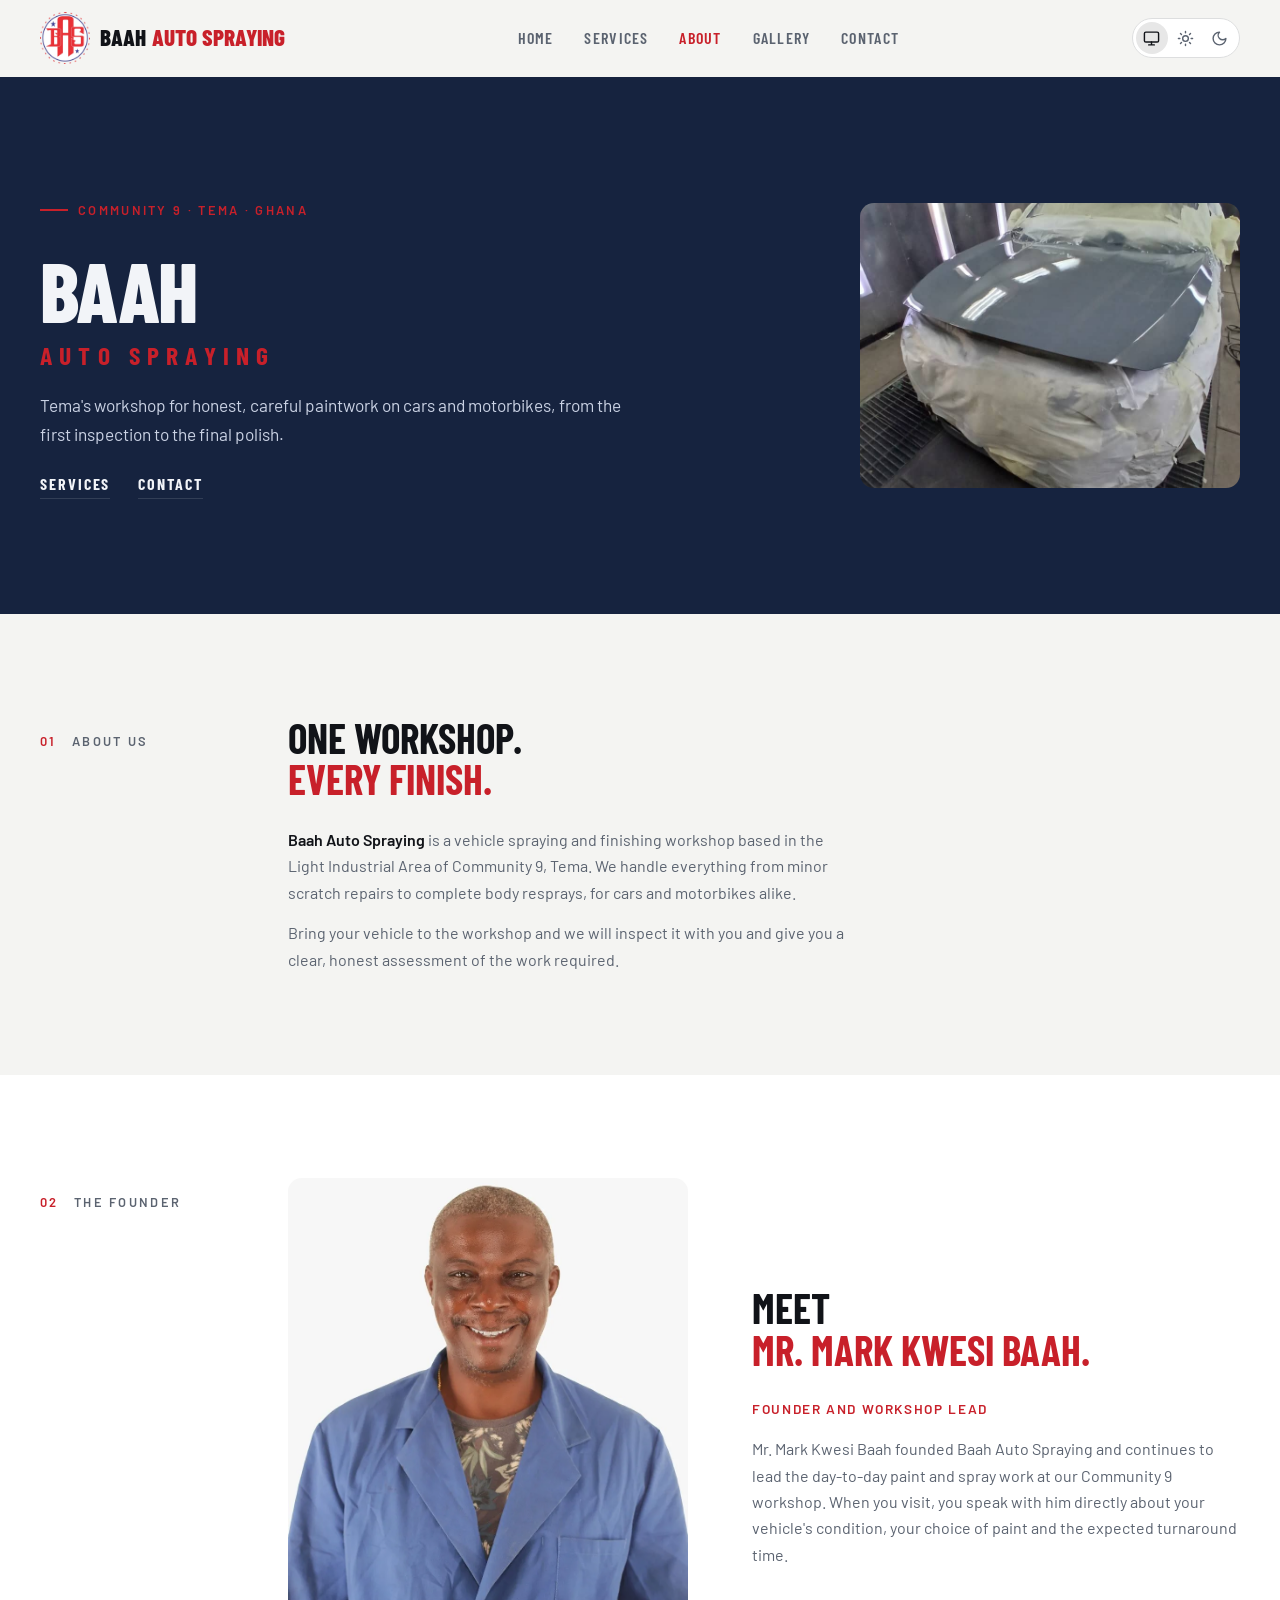
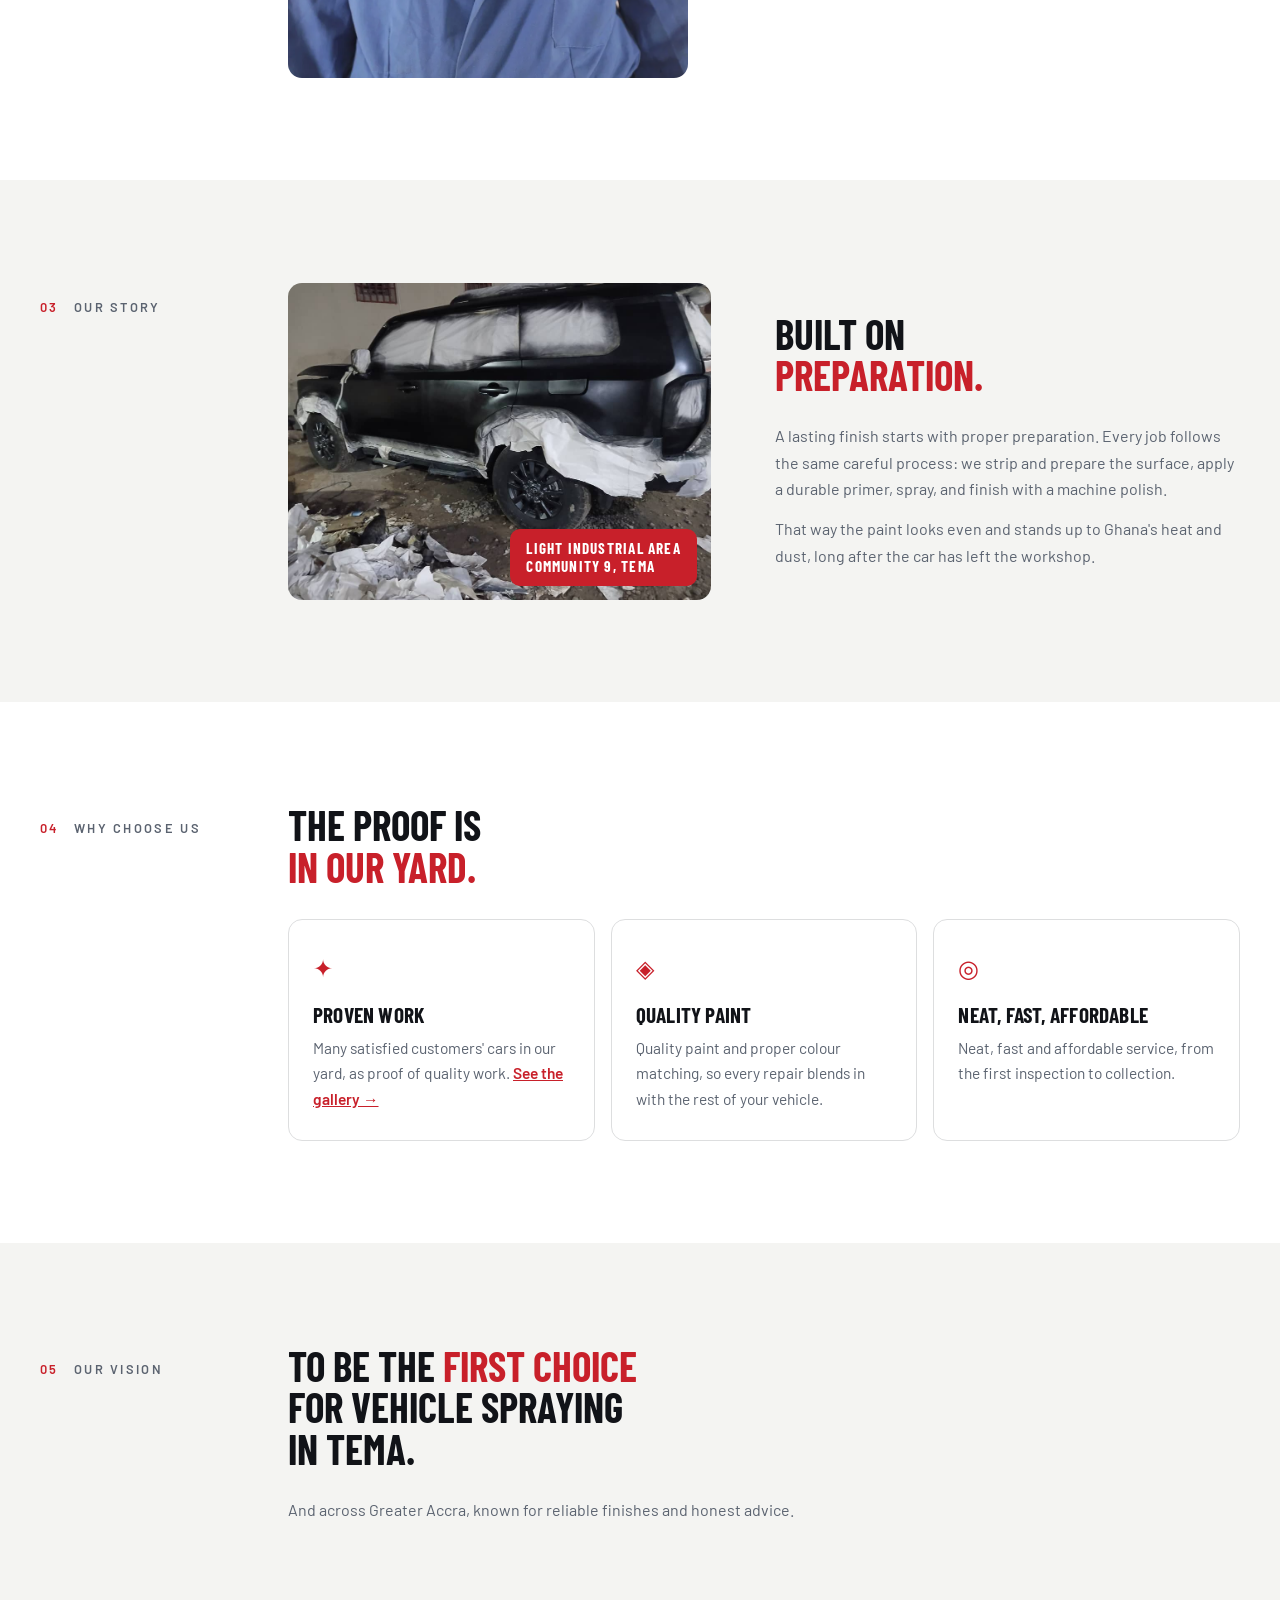
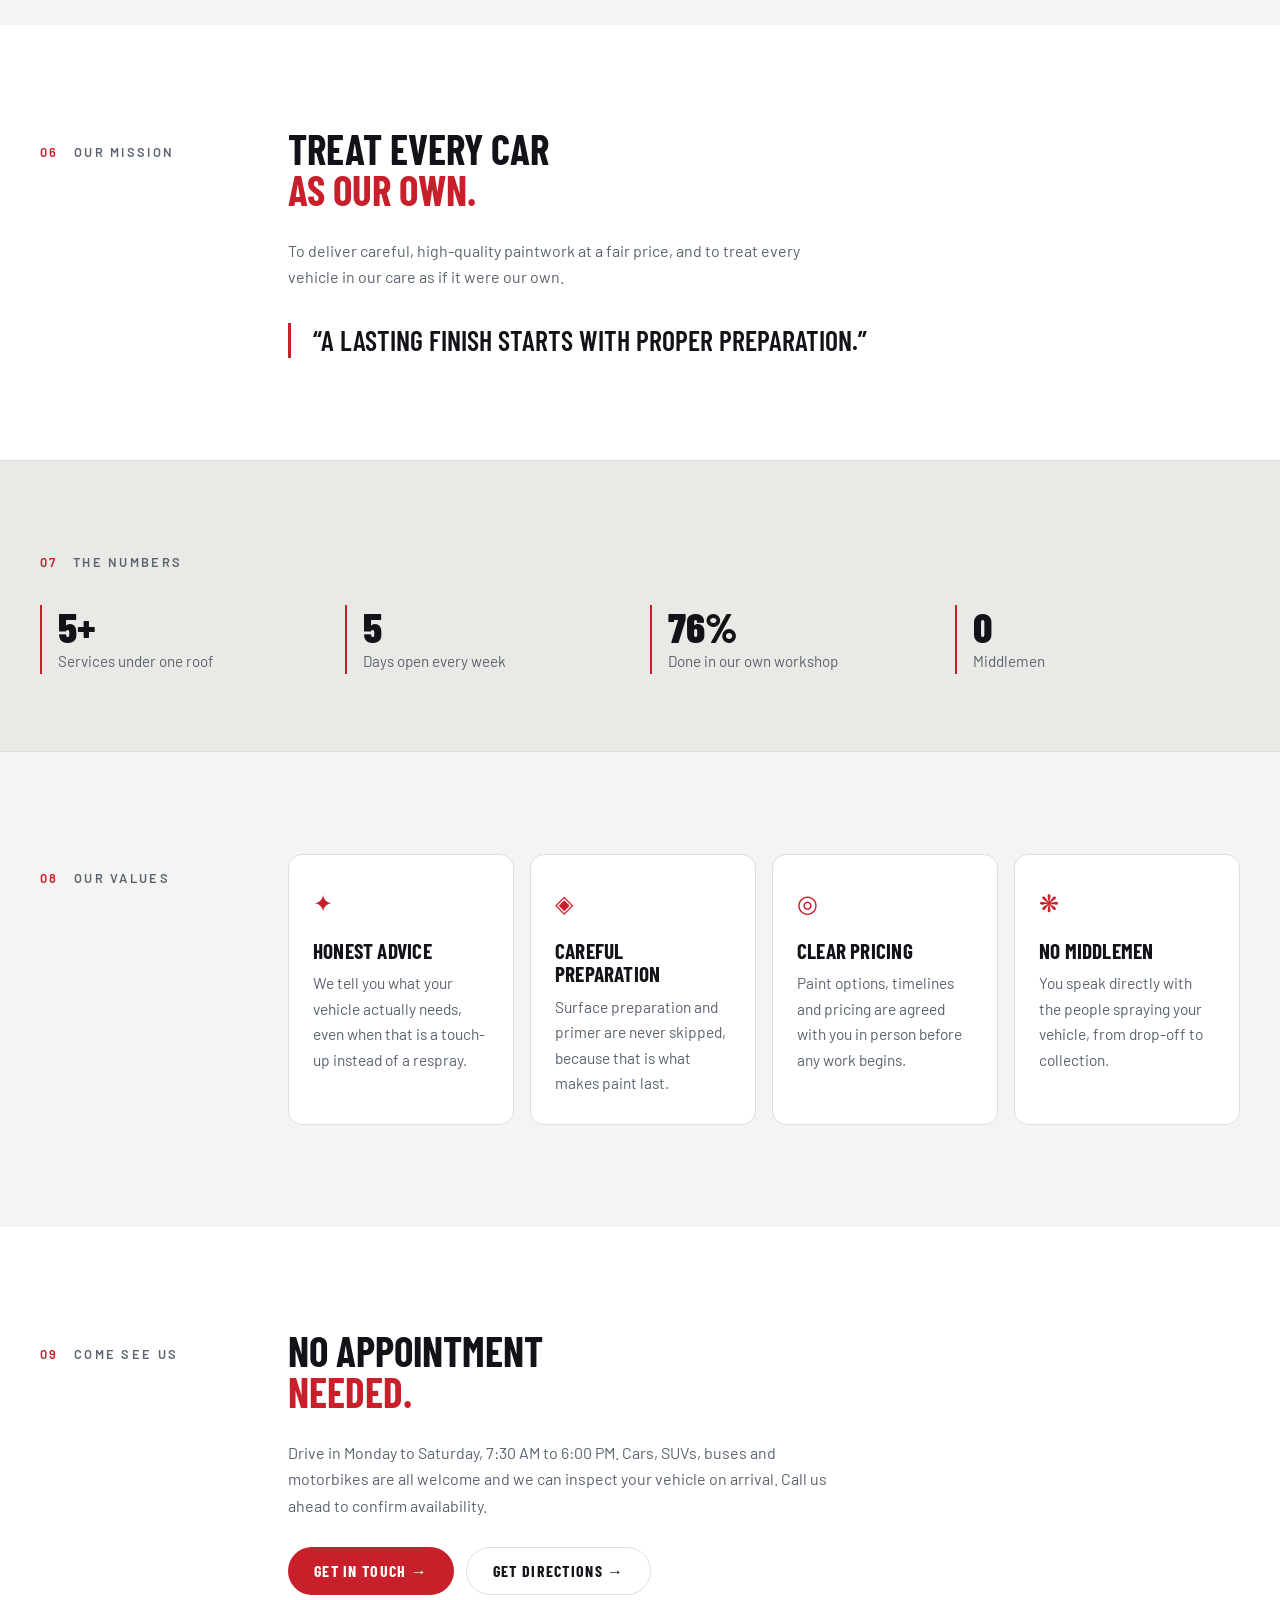
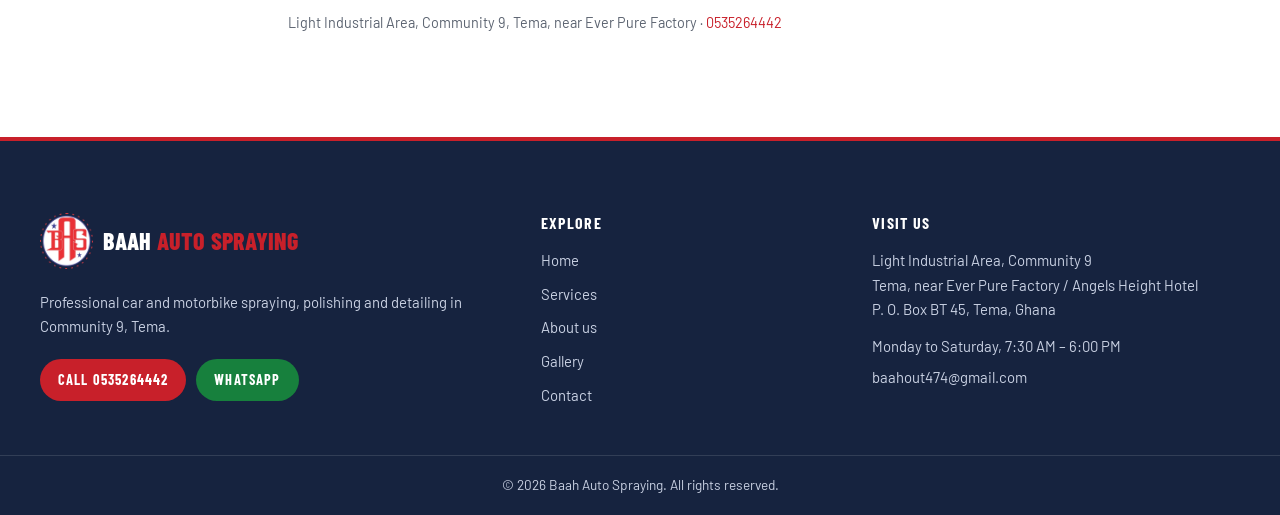
==== about.html @ a0d3f699 "fixes" ====
<!DOCTYPE html>
<html lang="en">
<head>
  <meta charset="UTF-8">
  <meta name="viewport" content="width=device-width, initial-scale=1, viewport-fit=cover">
  <title>About Us | Baah Auto Spraying, Tema</title>
  <meta name="description" content="The story, vision and values behind Baah Auto Spraying, a vehicle spraying and finishing workshop in Community 9, Tema.">

  <!-- Fonts -->
  <link rel="preload" href="assets/fonts/barlow-400-latin.woff2" as="font" type="font/woff2" crossorigin>
  <link rel="preload" href="assets/fonts/barlow-condensed-700-latin.woff2" as="font" type="font/woff2" crossorigin>
  <link rel="stylesheet" href="assets/css/fonts.css">

  <!-- Styles -->
  <link rel="stylesheet" href="assets/css/main.css">
  <link rel="icon" type="image/png" sizes="64x64" href="assets/images/favicon.png">
  <link rel="apple-touch-icon" href="assets/images/apple-touch-icon.png">
  <script src="assets/js/theme.js"></script>
</head>
<body>

  <!-- ===== Header ===== -->
  <header>
    <div class="wrap bar">
      <a class="brand" href="index.html" aria-label="Baah Auto Spraying, home"><img src="assets/images/logo.webp" width="244" height="256" alt=""><span>Baah <b>Auto Spraying</b></span></a>
      <nav id="nav">
        <a href="index.html">Home</a>
        <a href="services.html">Services</a>
        <a href="about.html" aria-current="page">About</a>
        <a href="gallery.html">Gallery</a>
        <a href="contact.html">Contact</a>
      </nav>
      <div class="tools">
        <div class="theme-switch" id="themeToggle" role="radiogroup" aria-label="Colour theme">
          <button type="button" role="radio" data-mode="system" aria-label="System theme" title="System">
            <svg viewBox="0 0 24 24" aria-hidden="true"><rect x="2" y="3" width="20" height="14" rx="2"/><path d="M8 21h8M12 17v4"/></svg>
          </button>
          <button type="button" role="radio" data-mode="light" aria-label="Light theme" title="Light">
            <svg viewBox="0 0 24 24" aria-hidden="true"><circle cx="12" cy="12" r="4"/><path d="M12 2v2M12 20v2M4.93 4.93l1.41 1.41M17.66 17.66l1.41 1.41M2 12h2M20 12h2M6.34 17.66l-1.41 1.41M19.07 4.93l-1.41 1.41"/></svg>
          </button>
          <button type="button" role="radio" data-mode="dark" aria-label="Dark theme" title="Dark">
            <svg viewBox="0 0 24 24" aria-hidden="true"><path d="M12 3a6 6 0 0 0 9 9 9 9 0 1 1-9-9Z"/></svg>
          </button>
        </div>
        <button class="ghost menu" id="menuBtn" aria-label="Open menu">Menu</button>
      </div>
    </div>
  </header>

  <main>

    <!-- ===== Hero ===== -->
    <div class="about-hero dark">
      <div class="wrap">
        <div class="reveal">
          <p class="eyebrow">Community 9 · Tema · Ghana</p>
          <p class="wordmark">Baah</p>
          <p class="wordmark-sub">Auto Spraying</p>
          <p class="lead">Tema's workshop for honest, careful paintwork on cars and motorbikes, from the first inspection to the final polish.</p>
          <div class="hero-links">
            <a href="services.html">Services</a>
            <a href="contact.html">Contact</a>
          </div>
        </div>
        <img class="reveal" src="assets/gallery/photo-02.jpg" width="810" height="1080" alt="Car in the Baah Auto Spraying spray booth with a fresh black bonnet and the body masked">
      </div>
    </div>

    <!-- ===== 01 About us ===== -->
    <section id="about">
      <div class="wrap chapter">
        <p class="chapter-no reveal"><b>01</b> About us</p>
        <div class="reveal">
          <h2 class="big">One workshop.<br><span>Every finish.</span></h2>
          <div class="prose">
            <p><strong>Baah Auto Spraying</strong> is a vehicle spraying and finishing workshop based in the Light Industrial Area of Community 9, Tema. We handle everything from minor scratch repairs to complete body resprays, for cars and motorbikes alike.</p>
            <p>Bring your vehicle to the workshop and we will inspect it with you and give you a clear, honest assessment of the work required.</p>
          </div>
        </div>
      </div>
    </section>

    <!-- ===== 02 Founder ===== -->
    <section id="founder" class="tint">
      <div class="wrap chapter">
        <p class="chapter-no reveal"><b>02</b> The founder</p>
        <div class="founder">
          <img class="founder-photo reveal" src="assets/images/mr-baah.webp" width="915" height="1280" alt="Mr. Mark Kwesi Baah, founder and workshop lead of Baah Auto Spraying" loading="lazy">
          <div class="who reveal">
            <h2 class="big">Meet<br><span>Mr. Mark Kwesi Baah.</span></h2>
            <p class="role">Founder and Workshop Lead</p>
            <p>Mr. Mark Kwesi Baah founded Baah Auto Spraying and continues to lead the day-to-day paint and spray work at our Community 9 workshop. When you visit, you speak with him directly about your vehicle's condition, your choice of paint and the expected turnaround time.</p>
          </div>
        </div>
      </div>
    </section>

    <!-- ===== 03 Our story ===== -->
    <section>
      <div class="wrap chapter">
        <p class="chapter-no reveal"><b>03</b> Our story</p>
        <div class="chapter-split">
          <figure class="reveal">
            <img src="assets/gallery/photo-01.jpg" width="768" height="1024" alt="Cars waiting at the Baah Auto Spraying workshop, Tema" loading="lazy">
            <figcaption>Light Industrial Area<br>Community 9, Tema</figcaption>
          </figure>
          <div class="reveal">
            <h2 class="big">Built on<br><span>preparation.</span></h2>
            <div class="prose">
              <p>A lasting finish starts with proper preparation. Every job follows the same careful process: we strip and prepare the surface, apply a durable primer, spray, and finish with a machine polish.</p>
              <p>That way the paint looks even and stands up to Ghana's heat and dust, long after the car has left the workshop.</p>
            </div>
          </div>
        </div>
      </div>
    </section>

    <!-- ===== 04 Why choose us ===== -->
    <section class="tint">
      <div class="wrap chapter">
        <p class="chapter-no reveal"><b>04</b> Why choose us</p>
        <div>
          <h2 class="big reveal">The proof is<br><span>in our yard.</span></h2>
          <div class="values values-3">
            <div class="reveal"><i>✦</i><h3>Proven work</h3><p>Many satisfied customers' cars in our yard, as proof of quality work. <a href="gallery.html">See the gallery →</a></p></div>
            <div class="reveal"><i>◈</i><h3>Quality paint</h3><p>Quality paint and proper colour matching, so every repair blends in with the rest of your vehicle.</p></div>
            <div class="reveal"><i>◎</i><h3>Neat, fast, affordable</h3><p>Neat, fast and affordable service, from the first inspection to collection.</p></div>
          </div>
        </div>
      </div>
    </section>

    <!-- ===== 05 Vision ===== -->
    <section>
      <div class="wrap chapter">
        <p class="chapter-no reveal"><b>05</b> Our vision</p>
        <div class="reveal">
          <h2 class="big">To be the <span>first choice</span><br>for vehicle spraying<br>in Tema.</h2>
          <p class="prose">And across Greater Accra, known for reliable finishes and honest advice.</p>
        </div>
      </div>
    </section>

    <!-- ===== 06 Mission ===== -->
    <section class="tint">
      <div class="wrap chapter">
        <p class="chapter-no reveal"><b>06</b> Our mission</p>
        <div class="reveal">
          <h2 class="big">Treat every car<br><span>as our own.</span></h2>
          <p class="prose">To deliver careful, high-quality paintwork at a fair price, and to treat every vehicle in our care as if it were our own.</p>
          <blockquote>“A lasting finish starts with proper preparation.”</blockquote>
        </div>
      </div>
    </section>

    <!-- ===== 07 Numbers ===== -->
    <div class="stats">
      <div class="wrap">
        <p class="chapter-no"><b>07</b> The numbers</p>
        <div><b data-count="7" data-suffix="+">7+</b><span>Services under one roof</span></div>
        <div><b data-count="6">6</b><span>Days open every week</span></div>
        <div><b data-count="100" data-suffix="%">100%</b><span>Done in our own workshop</span></div>
        <div><b data-count="0">0</b><span>Middlemen</span></div>
      </div>
    </div>

    <!-- ===== 08 Values ===== -->
    <section>
      <div class="wrap chapter">
        <p class="chapter-no reveal"><b>08</b> Our values</p>
        <div class="values">
          <div class="reveal"><i>✦</i><h3>Honest advice</h3><p>We tell you what your vehicle actually needs, even when that is a touch-up instead of a respray.</p></div>
          <div class="reveal"><i>◈</i><h3>Careful preparation</h3><p>Surface preparation and primer are never skipped, because that is what makes paint last.</p></div>
          <div class="reveal"><i>◎</i><h3>Clear pricing</h3><p>Paint options, timelines and pricing are agreed with you in person before any work begins.</p></div>
          <div class="reveal"><i>❋</i><h3>No middlemen</h3><p>You speak directly with the people spraying your vehicle, from drop-off to collection.</p></div>
        </div>
      </div>
    </section>

    <!-- ===== 09 Visit ===== -->
    <section class="tint">
      <div class="wrap chapter">
        <p class="chapter-no reveal"><b>09</b> Come see us</p>
        <div class="reveal">
          <h2 class="big">No appointment<br><span>needed.</span></h2>
          <p class="prose">Drive in Monday to Saturday, 7:30 AM to 6:00 PM. Cars, SUVs, buses and motorbikes are all welcome and we can inspect your vehicle on arrival. Call us ahead to confirm availability.</p>
          <div class="row spaced-top">
            <a class="btn" href="contact.html">Get in touch →</a>
            <a class="btn line" href="https://www.google.com/maps/search/?api=1&amp;query=Light+Industrial+Area+Community+9+Tema+Ghana" target="_blank" rel="noopener">Get directions →</a>
          </div>
          <p class="note">Light Industrial Area, Community 9, Tema, near Ever Pure Factory · <a href="tel:+233535264442">0535264442</a></p>
        </div>
      </div>
    </section>
  </main>

  <!-- ===== Footer ===== -->
  <footer class="site-footer">
    <div class="wrap footer-grid">
      <div class="footer-brand">
        <a class="footer-logo" href="index.html"><img src="assets/images/logo.webp" width="244" height="256" alt="" loading="lazy"><span>Baah <b>Auto Spraying</b></span></a>
        <p>Professional car and motorbike spraying, polishing and detailing in Community 9, Tema.</p>
        <div class="footer-cta">
          <a class="btn" href="tel:+233535264442">Call 0535264442</a>
          <a class="btn wa" href="https://wa.me/233535264442" target="_blank" rel="noopener">WhatsApp</a>
        </div>
      </div>

      <div class="footer-col">
        <h4>Explore</h4>
        <ul>
          <li><a href="index.html">Home</a></li>
          <li><a href="services.html">Services</a></li>
          <li><a href="about.html">About us</a></li>
          <li><a href="gallery.html">Gallery</a></li>
          <li><a href="contact.html">Contact</a></li>
        </ul>
      </div>

      <div class="footer-col">
        <h4>Visit us</h4>
        <address>
          Light Industrial Area, Community 9<br>
          Tema, near Ever Pure Factory / Angels Height Hotel<br>
          P. O. Box BT 45, Tema, Ghana
        </address>
        <p>Monday to Saturday, 7:30 AM – 6:00 PM</p>
        <p><a href="mailto:baahout474@gmail.com">baahout474@gmail.com</a></p>
      </div>
    </div>

    <div class="footer-bottom">
      <div class="wrap">
        <p>&copy; <span id="yr"></span> Baah Auto Spraying. All rights reserved.</p>
      </div>
    </div>
  </footer>

  <!-- Scripts -->
  <script src="assets/js/main.js"></script>
</body>
</html>
---- assets/css/fonts.css ----
@font-face {
  font-family: 'Barlow';
  font-style: normal;
  font-weight: 400;
  font-display: swap;
  src: url('../fonts/barlow-400-latin-ext.woff2') format('woff2');
  unicode-range: U+0100-02BA, U+02BD-02C5, U+02C7-02CC, U+02CE-02D7, U+02DD-02FF, U+0304, U+0308, U+0329, U+1D00-1DBF, U+1E00-1E9F, U+1EF2-1EFF, U+2020, U+20A0-20AB, U+20AD-20C4, U+2113, U+2C60-2C7F, U+A720-A7FF;
}

@font-face {
  font-family: 'Barlow';
  font-style: normal;
  font-weight: 400;
  font-display: swap;
  src: url('../fonts/barlow-400-latin.woff2') format('woff2');
  unicode-range: U+0000-00FF, U+0131, U+0152-0153, U+02BB-02BC, U+02C6, U+02DA, U+02DC, U+0304, U+0308, U+0329, U+2000-206F, U+20AC, U+2122, U+2191, U+2193, U+2212, U+2215, U+FEFF, U+FFFD;
}

@font-face {
  font-family: 'Barlow';
  font-style: normal;
  font-weight: 500;
  font-display: swap;
  src: url('../fonts/barlow-500-latin-ext.woff2') format('woff2');
  unicode-range: U+0100-02BA, U+02BD-02C5, U+02C7-02CC, U+02CE-02D7, U+02DD-02FF, U+0304, U+0308, U+0329, U+1D00-1DBF, U+1E00-1E9F, U+1EF2-1EFF, U+2020, U+20A0-20AB, U+20AD-20C4, U+2113, U+2C60-2C7F, U+A720-A7FF;
}

@font-face {
  font-family: 'Barlow';
  font-style: normal;
  font-weight: 500;
  font-display: swap;
  src: url('../fonts/barlow-500-latin.woff2') format('woff2');
  unicode-range: U+0000-00FF, U+0131, U+0152-0153, U+02BB-02BC, U+02C6, U+02DA, U+02DC, U+0304, U+0308, U+0329, U+2000-206F, U+20AC, U+2122, U+2191, U+2193, U+2212, U+2215, U+FEFF, U+FFFD;
}

@font-face {
  font-family: 'Barlow';
  font-style: normal;
  font-weight: 600;
  font-display: swap;
  src: url('../fonts/barlow-600-latin-ext.woff2') format('woff2');
  unicode-range: U+0100-02BA, U+02BD-02C5, U+02C7-02CC, U+02CE-02D7, U+02DD-02FF, U+0304, U+0308, U+0329, U+1D00-1DBF, U+1E00-1E9F, U+1EF2-1EFF, U+2020, U+20A0-20AB, U+20AD-20C4, U+2113, U+2C60-2C7F, U+A720-A7FF;
}

@font-face {
  font-family: 'Barlow';
  font-style: normal;
  font-weight: 600;
  font-display: swap;
  src: url('../fonts/barlow-600-latin.woff2') format('woff2');
  unicode-range: U+0000-00FF, U+0131, U+0152-0153, U+02BB-02BC, U+02C6, U+02DA, U+02DC, U+0304, U+0308, U+0329, U+2000-206F, U+20AC, U+2122, U+2191, U+2193, U+2212, U+2215, U+FEFF, U+FFFD;
}

@font-face {
  font-family: 'Barlow Condensed';
  font-style: normal;
  font-weight: 600;
  font-display: swap;
  src: url('../fonts/barlow-condensed-600-latin-ext.woff2') format('woff2');
  unicode-range: U+0100-02BA, U+02BD-02C5, U+02C7-02CC, U+02CE-02D7, U+02DD-02FF, U+0304, U+0308, U+0329, U+1D00-1DBF, U+1E00-1E9F, U+1EF2-1EFF, U+2020, U+20A0-20AB, U+20AD-20C4, U+2113, U+2C60-2C7F, U+A720-A7FF;
}

@font-face {
  font-family: 'Barlow Condensed';
  font-style: normal;
  font-weight: 600;
  font-display: swap;
  src: url('../fonts/barlow-condensed-600-latin.woff2') format('woff2');
  unicode-range: U+0000-00FF, U+0131, U+0152-0153, U+02BB-02BC, U+02C6, U+02DA, U+02DC, U+0304, U+0308, U+0329, U+2000-206F, U+20AC, U+2122, U+2191, U+2193, U+2212, U+2215, U+FEFF, U+FFFD;
}

@font-face {
  font-family: 'Barlow Condensed';
  font-style: normal;
  font-weight: 700;
  font-display: swap;
  src: url('../fonts/barlow-condensed-700-latin-ext.woff2') format('woff2');
  unicode-range: U+0100-02BA, U+02BD-02C5, U+02C7-02CC, U+02CE-02D7, U+02DD-02FF, U+0304, U+0308, U+0329, U+1D00-1DBF, U+1E00-1E9F, U+1EF2-1EFF, U+2020, U+20A0-20AB, U+20AD-20C4, U+2113, U+2C60-2C7F, U+A720-A7FF;
}

@font-face {
  font-family: 'Barlow Condensed';
  font-style: normal;
  font-weight: 700;
  font-display: swap;
  src: url('../fonts/barlow-condensed-700-latin.woff2') format('woff2');
  unicode-range: U+0000-00FF, U+0131, U+0152-0153, U+02BB-02BC, U+02C6, U+02DA, U+02DC, U+0304, U+0308, U+0329, U+2000-206F, U+20AC, U+2122, U+2191, U+2193, U+2212, U+2215, U+FEFF, U+FFFD;
}

@font-face {
  font-family: 'Barlow Condensed';
  font-style: normal;
  font-weight: 800;
  font-display: swap;
  src: url('../fonts/barlow-condensed-800-latin-ext.woff2') format('woff2');
  unicode-range: U+0100-02BA, U+02BD-02C5, U+02C7-02CC, U+02CE-02D7, U+02DD-02FF, U+0304, U+0308, U+0329, U+1D00-1DBF, U+1E00-1E9F, U+1EF2-1EFF, U+2020, U+20A0-20AB, U+20AD-20C4, U+2113, U+2C60-2C7F, U+A720-A7FF;
}

@font-face {
  font-family: 'Barlow Condensed';
  font-style: normal;
  font-weight: 800;
  font-display: swap;
  src: url('../fonts/barlow-condensed-800-latin.woff2') format('woff2');
  unicode-range: U+0000-00FF, U+0131, U+0152-0153, U+02BB-02BC, U+02C6, U+02DA, U+02DC, U+0304, U+0308, U+0329, U+2000-206F, U+20AC, U+2122, U+2191, U+2193, U+2212, U+2215, U+FEFF, U+FFFD;
}
---- assets/css/main.css ----
/* ==========================================================================
   Baah Auto Spraying — main stylesheet
   Shared by home.html, about.html and contact.html.
   Mobile-first. Breakpoints:
     640px  tablet
     960px  desktop
     1100px wide desktop
   ========================================================================== */

/* ---------- Design tokens ---------- */
:root {
  --bg: #f4f4f2;
  --card: #fff;
  --ink: #111318;
  --muted: #5b6370;
  --line: #dddedf;
  --band: #e9e9e6;
  --red: #c8202a;
  --red-d: #a31921;
  --green: #17803d;

  /* Navy bands (hero, footer) stay navy in both themes */
  --dark: #16233f;
  --dark-ink: #f2f4f8;
  --dark-muted: #c9d1e3;
  --dark-line: rgba(255, 255, 255, .12);

  --head: 'Barlow Condensed', sans-serif;
  --body: 'Barlow', -apple-system, 'Segoe UI', sans-serif;

  --max: 1320px;
  --gutter: clamp(16px, 4vw, 40px);
  --section: clamp(56px, 8vw, 112px);
  --radius: 14px;
}

[data-theme=dark] {
  --bg: #0f1115;
  --card: #171a20;
  --ink: #eceef2;
  --muted: #a1a8b4;
  --line: #2a2f38;
  --band: #1b1f26;
  --red: #e5424c;
  --red-d: #cf2f39;
  --green: #2f9e57;
  --dark: #121d35;
}

/* ---------- Base ---------- */
* {
  box-sizing: border-box;
  margin: 0;
  padding: 0;
}

html {
  scroll-behavior: smooth;
  scroll-padding-top: 64px;  /* keeps section headings clear of the sticky header */
  -webkit-text-size-adjust: 100%;
}

@media (prefers-reduced-motion: reduce) {
  html {
    scroll-behavior: auto;
  }
}

/* ---------- Page transitions ----------
   Moving between pages cross-fades instead of flashing white.
   The header keeps its own name so it stays put while the page changes.
   Browsers only run this on a hosted site (http/https), not from file://. */
@view-transition {
  navigation: auto;
}

header {
  view-transition-name: site-header;
}

::view-transition-old(root),
::view-transition-new(root) {
  animation-duration: .25s;
}

@media (prefers-reduced-motion: reduce) {
  @view-transition {
    navigation: none;
  }
}

body {
  background: var(--bg);
  color: var(--ink);
  font: 16px/1.65 var(--body);
  -webkit-font-smoothing: antialiased;
  overflow-x: hidden;
}

img,
video,
iframe {
  display: block;
  max-width: 100%;
}

img {
  height: auto;
}

a {
  color: inherit;
}

:focus-visible {
  outline: 2px solid var(--red);
  outline-offset: 3px;
}

.wrap {
  width: 100%;
  max-width: var(--max);
  margin: 0 auto;
  padding: 0 var(--gutter);
}

/* ---------- Typography ---------- */
h1,
h2,
h3 {
  font-family: var(--head);
  text-transform: uppercase;
}

h1 {
  font-size: clamp(1.9rem, 1.5rem + 1.8vw, 2.9rem);
  font-weight: 700;
  line-height: 1;
  letter-spacing: -.01em;
  margin-bottom: 22px;
}

h2 {
  font-size: clamp(1.6rem, 1.35rem + 1vw, 2.15rem);
  font-weight: 700;
  line-height: 1.05;
  margin-bottom: clamp(18px, 2.5vw, 28px);
}

/* Oversized headings on the About page */
h2.big {
  font-size: clamp(1.8rem, 1.45rem + 1.4vw, 2.6rem);
  line-height: 1;
}

h1 span,
h2 span {
  color: var(--red);
}

h3 {
  font-size: clamp(1.15rem, 1.05rem + .35vw, 1.35rem);
  font-weight: 700;
  line-height: 1.1;
  letter-spacing: .01em;
}

p + p {
  margin-top: 14px;
}

.prose {
  max-width: 62ch;
  color: var(--muted);
}

.prose strong {
  color: var(--ink);
}

.eyebrow {
  display: inline-flex;
  align-items: center;
  gap: 10px;
  font-size: .8rem;
  font-weight: 600;
  letter-spacing: .18em;
  text-transform: uppercase;
  color: var(--red);
  margin-bottom: 18px;
}

.eyebrow::before {
  content: '';
  width: 28px;
  height: 2px;
  background: currentColor;
}

.lead {
  font-size: clamp(1rem, .97rem + .15vw, 1.08rem);
  max-width: 34em;
  margin-bottom: 28px;
}

.note {
  font-size: .9rem;
  color: var(--muted);
  margin-top: 16px;
  max-width: 40em;
}

.note a {
  color: var(--red);
  text-decoration: none;
}

.note.centered {
  text-align: center;
  margin: clamp(32px, 4vw, 48px) auto 0;
}

/* Text link with an arrow, e.g. "Enquire now →" */
.arrow-link {
  display: inline-block;
  margin-top: 22px;
  font: 700 1rem/1 var(--head);
  text-transform: uppercase;
  letter-spacing: .06em;
  color: var(--red);
  text-decoration: none;
  border-bottom: 2px solid currentColor;
  padding-bottom: 4px;
  transition: letter-spacing .2s;
}

.arrow-link:hover {
  letter-spacing: .1em;
}

/* ---------- Header & navigation ---------- */
header {
  background: color-mix(in srgb, var(--bg) 88%, transparent);
  backdrop-filter: blur(12px);
  -webkit-backdrop-filter: blur(12px);
  border-bottom: 1px solid transparent;
  position: sticky;
  top: 0;
  z-index: 50;
  transition: border-color .2s, box-shadow .2s;
}

header.scrolled {
  border-bottom-color: var(--line);
  box-shadow: 0 8px 24px rgba(0, 0, 0, .06);
}

.bar {
  display: flex;
  align-items: center;
  justify-content: space-between;
  height: 64px;
  gap: 12px;
}

.brand {
  font: 800 clamp(1.2rem, 1rem + .6vw, 1.45rem)/1 var(--head);
  text-transform: uppercase;
  text-decoration: none;
  letter-spacing: .01em;
  white-space: nowrap;
}

.brand b {
  color: var(--red);
  font-weight: 800;
}

.brand,
.footer-logo {
  display: inline-flex;
  align-items: center;
  gap: 10px;
}

/* The logo is the site title in the header */
.brand img {
  display: block;
  width: auto;
  height: 42px;
  transition: transform .2s;
}

/* Phone: name stacked beside the logo so it fits next to the tools */
.brand {
  gap: 8px;
}

.brand span {
  display: grid;
  line-height: .95;
}

.brand span b {
  font-size: .56em;
  letter-spacing: .03em;
}

.brand:hover img {
  transform: scale(1.04);
}

/* Phone and tablet: nav is a dropdown opened by the Menu button */
nav {
  display: none;
}

nav.open {
  display: flex;
  flex-direction: column;
  position: absolute;
  top: 100%;
  left: 0;
  right: 0;
  background: var(--card);
  padding: 4px var(--gutter) 12px;
  border-bottom: 1px solid var(--line);
  box-shadow: 0 16px 32px rgba(0, 0, 0, .12);
}

nav a {
  text-decoration: none;
  color: var(--muted);
  font: 600 1rem/1 var(--head);
  text-transform: uppercase;
  letter-spacing: .08em;
}

nav.open a {
  padding: 16px 0;
  font-size: 1.15rem;
  border-bottom: 1px solid var(--line);
}

nav.open a:last-child {
  border-bottom: 0;
}

nav a:hover {
  color: var(--ink);
}

nav a[aria-current] {
  color: var(--red);
}

.tools {
  display: flex;
  gap: 8px;
  align-items: center;
}

.menu {
  display: inline-flex;
}

/* ---------- Theme switch (system / light / dark) ---------- */
.theme-switch {
  display: inline-flex;
  gap: 2px;
  padding: 3px;
  background: var(--card);
  border: 1px solid var(--line);
  border-radius: 999px;
}

.theme-switch button {
  display: grid;
  place-items: center;
  width: 32px;
  height: 32px;
  background: none;
  border: 0;
  border-radius: 999px;
  color: var(--muted);
  cursor: pointer;
  transition: background .2s, color .2s;
}

.theme-switch button:hover {
  color: var(--ink);
}

.theme-switch button[aria-checked=true] {
  background: color-mix(in srgb, var(--ink) 10%, transparent);
  color: var(--ink);
}

.theme-switch button:focus-visible {
  outline: 2px solid var(--red);
  outline-offset: 1px;
}

.theme-switch svg {
  width: 17px;
  height: 17px;
  fill: none;
  stroke: currentColor;
  stroke-width: 2;
  stroke-linecap: round;
  stroke-linejoin: round;
}

/* ---------- Buttons ---------- */
.ghost {
  display: inline-flex;
  align-items: center;
  min-height: 40px;
  background: none;
  border: 1px solid var(--line);
  color: var(--muted);
  font: 500 .9rem var(--body);
  padding: 0 14px;
  border-radius: 999px;
  cursor: pointer;
}

.ghost:hover {
  color: var(--ink);
  border-color: var(--ink);
}

.btn {
  display: inline-flex;
  align-items: center;
  justify-content: center;
  min-height: 48px;
  background: var(--red);
  color: #fff;
  text-decoration: none;
  font: 700 1rem/1 var(--head);
  text-transform: uppercase;
  letter-spacing: .08em;
  padding: 0 26px;
  border: 0;
  border-radius: 999px;
  text-align: center;
  cursor: pointer;
  transition: background .2s, transform .2s;
}

.btn:hover {
  background: var(--red-d);
  transform: translateY(-1px);
}

.btn.line {
  background: none;
  color: var(--ink);
  border: 1px solid var(--line);
}

.btn.line:hover {
  border-color: var(--ink);
}

.btn.wa {
  background: var(--green);
}

.btn.wa:hover {
  filter: brightness(.92);
}

.row {
  display: flex;
  flex-wrap: wrap;
  gap: 12px;
}

.row.spaced-top {
  margin-top: 28px;
}

/* Phones: buttons in a row share the full width */
.row .btn {
  flex: 1 1 auto;
}

/* ---------- Dark bands ---------- */
.dark {
  background: var(--dark);
  color: var(--dark-ink);
}

.dark .lead,
.dark .prose {
  color: var(--dark-muted);
}

/* ---------- Home hero ---------- */
.hero {
  position: relative;
  overflow: hidden;
  padding: clamp(32px, 5vw, 64px) 0;
}

/* Soft red glow behind the headline */
.hero::before {
  content: '';
  position: absolute;
  width: 70vw;
  max-width: 900px;
  aspect-ratio: 1;
  left: -20vw;
  top: -30%;
  background: radial-gradient(closest-side, rgba(200, 32, 42, .35), transparent);
  pointer-events: none;
}

.hero .wrap {
  position: relative;
  display: grid;
  gap: 40px;
  align-items: center;
}

.hero-photo {
  position: relative;
}

.hero-photo img {
  width: 100%;
  aspect-ratio: 4/3;
  max-height: 360px;
  object-fit: cover;
  object-position: 50% 45%;
  border-radius: var(--radius);
}

/* Signboard version: show the whole wide banner, never crop it */
.hero-photo.hero-banner img {
  aspect-ratio: auto;
  max-height: none;
  height: auto;
  object-fit: contain;
  background: #fff;
}

.hero-photo figcaption {
  position: absolute;
  left: 14px;
  bottom: 14px;
  background: rgba(22, 35, 63, .78);
  backdrop-filter: blur(6px);
  color: #fff;
  font-size: .82rem;
  padding: 8px 14px;
  border-radius: 999px;
}

/* ---------- Sections ---------- */
section {
  padding: var(--section) 0;
}

.tint {
  background: var(--card);
}

.section-head {
  margin-bottom: clamp(32px, 4vw, 56px);
}

/* Pill links under a section heading */
.pills {
  display: flex;
  flex-wrap: wrap;
  gap: 10px;
  margin-top: 24px;
}

.pills a {
  text-decoration: none;
  font-weight: 600;
  font-size: .92rem;
  padding: 9px 18px;
  border: 1px solid var(--line);
  border-radius: 999px;
  background: var(--card);
  transition: border-color .2s, color .2s, background .2s;
}

.pills a:hover {
  border-color: var(--red);
  color: var(--red);
}

.pills a:last-child {
  background: var(--ink);
  border-color: var(--ink);
  color: var(--bg);
}

/* Services */
.cards {
  display: grid;
  gap: 16px;
}

.cards article {
  position: relative;
  background: var(--card);
  border: 1px solid var(--line);
  border-radius: var(--radius);
  padding: 26px 24px 28px;
  overflow: hidden;
  transition: border-color .25s, transform .25s, box-shadow .25s;
}

.cards article::after {
  content: '';
  position: absolute;
  left: 0;
  right: 0;
  bottom: 0;
  height: 3px;
  background: var(--red);
  transform: scaleX(0);
  transform-origin: left;
  transition: transform .3s;
}

.cards article:hover {
  transform: translateY(-4px);
  box-shadow: 0 18px 40px rgba(0, 0, 0, .08);
}

.cards article:hover::after {
  transform: scaleX(1);
}

.cards .num {
  display: block;
  font: 800 1.8rem/1 var(--head);
  color: var(--red);
  opacity: .9;
  margin-bottom: 18px;
}

/* Closing "And more" card on the services page */
.cards .card-more p a {
  color: var(--red);
  font-weight: 600;
}

.cards p {
  color: var(--muted);
  font-size: .97rem;
  margin-top: 8px;
}

/* Process + feature cards */
.split-even {
  display: grid;
  gap: 40px;
  align-items: center;
}

.steps {
  list-style: none;
  counter-reset: step;
  margin-top: 28px;
  display: grid;
  gap: 14px;
}

.steps li {
  counter-increment: step;
  position: relative;
  padding-left: 56px;
  color: var(--muted);
  min-height: 40px;
}

.steps li::before {
  content: counter(step);
  position: absolute;
  left: 0;
  top: -2px;
  width: 40px;
  height: 40px;
  display: grid;
  place-items: center;
  border-radius: 50%;
  background: var(--red);
  color: #fff;
  font: 800 1.2rem/1 var(--head);
}

.steps b {
  color: var(--ink);
}

.feature-stack {
  display: grid;
  gap: 16px;
}

.feature {
  position: relative;
  display: block;
  min-height: 280px;
  border-radius: var(--radius);
  overflow: hidden;
  color: #fff;
  text-decoration: none;
  background: var(--dark);
}

.feature img {
  position: absolute;
  inset: 0;
  width: 100%;
  height: 100%;
  object-fit: cover;
  object-position: 50% 25%;
  transition: transform .6s;
}

/* Portrait in a wide card: keep the whole head in view */
.feature img.face {
  object-position: 50% 2%;
}

.feature::after {
  content: '';
  position: absolute;
  inset: 0;
  background: linear-gradient(to top, rgba(22, 35, 63, .9), rgba(22, 35, 63, .1) 65%);
}

.feature div {
  position: absolute;
  z-index: 1;
  left: 24px;
  right: 24px;
  bottom: 22px;
}

.feature p {
  color: rgba(255, 255, 255, .8);
  margin: 4px 0 10px;
}

.feature span {
  font: 700 1rem/1 var(--head);
  text-transform: uppercase;
  letter-spacing: .08em;
  color: #ff8a90;
}

.feature:hover img {
  transform: scale(1.05);
}

/* Stats band: quiet neutral strip with red accents */
.stats {
  padding: clamp(48px, 6vw, 80px) 0;
  background: var(--band);
  color: var(--ink);
  border-block: 1px solid var(--line);
}

.stats .wrap {
  display: grid;
  grid-template-columns: 1fr 1fr;
  gap: 32px 20px;
}

.stats .wrap > div {
  border-left: 2px solid var(--red);
  padding-left: 16px;
}

.stats b {
  display: block;
  font: 800 clamp(2rem, 1.7rem + 1.2vw, 2.7rem)/1 var(--head);
}

.stats span {
  color: var(--muted);
  font-size: .95rem;
}

.stats .chapter-no {
  grid-column: 1 / -1;
  color: var(--muted);
}

.stats .chapter-no b {
  display: inline;
  color: var(--red);
  font: inherit;
}

/* Video */
video {
  width: 100%;
  border-radius: var(--radius);
  background: #000;
  aspect-ratio: 16/9;
}

/* Info strip (home) */
.info-strip {
  padding: clamp(32px, 4vw, 56px) 0;
  border-top: 1px solid var(--line);
}

.info-strip .wrap {
  display: grid;
  gap: 12px;
}

.info-strip a {
  display: flex;
  flex-direction: column;
  gap: 4px;
  padding: 20px 24px;
  border: 1px solid var(--line);
  border-radius: var(--radius);
  text-decoration: none;
  transition: border-color .2s;
}

.info-strip a:hover {
  border-color: var(--red);
}

.info-strip span {
  font-size: .78rem;
  font-weight: 600;
  letter-spacing: .14em;
  text-transform: uppercase;
  color: var(--muted);
}

.info-strip b {
  font: 700 clamp(1.15rem, 1rem + .5vw, 1.45rem)/1.15 var(--head);
  overflow-wrap: anywhere;
}

/* ---------- About page ---------- */
.about-hero {
  position: relative;
  overflow: hidden;
  padding: clamp(56px, 9vw, 120px) 0;  /* same as the other pages' headers */
}

.about-hero .wrap {
  display: grid;
  gap: 40px;
  align-items: center;
}

.about-hero img {
  width: 100%;
  max-width: 380px;
  aspect-ratio: 4/3;
  object-fit: cover;
  border-radius: var(--radius);
  justify-self: end;
}

.wordmark {
  font: 800 clamp(2.8rem, 1.9rem + 4.4vw, 5.2rem)/.9 var(--head);
  text-transform: uppercase;
  letter-spacing: -.02em;
}

.wordmark-sub {
  font: 700 clamp(1.1rem, 1rem + .8vw, 1.6rem)/1 var(--head);
  text-transform: uppercase;
  letter-spacing: .28em;
  color: var(--red);
  margin: 14px 0 24px;
}

.hero-links {
  display: flex;
  gap: 28px;
}

.hero-links a {
  font: 700 1rem/1 var(--head);
  text-transform: uppercase;
  letter-spacing: .12em;
  text-decoration: none;
  border-bottom: 1px solid var(--dark-line);
  padding-bottom: 6px;
}

.hero-links a:hover {
  border-color: var(--red);
}

/* Numbered chapters: "02 About us" */
.chapter {
  display: grid;
  gap: 24px;
}

.chapter-no {
  font-size: .8rem;
  font-weight: 600;
  letter-spacing: .18em;
  text-transform: uppercase;
  color: var(--muted);
}

.chapter-no b {
  color: var(--red);
  margin-right: 10px;
}

.chapter-split {
  display: grid;
  gap: 32px;
  align-items: center;
}

.chapter-split figure {
  position: relative;
}

.chapter-split img {
  width: 100%;
  aspect-ratio: 4/3;
  object-fit: cover;
  border-radius: var(--radius);
}

.chapter-split figcaption {
  position: absolute;
  right: 14px;
  bottom: 14px;
  background: var(--red);
  color: #fff;
  font: 700 .95rem/1.2 var(--head);
  text-transform: uppercase;
  letter-spacing: .08em;
  padding: 10px 16px;
  border-radius: 10px;
}

blockquote {
  margin-top: 32px;
  padding-left: 22px;
  border-left: 3px solid var(--red);
  font: 600 clamp(1.3rem, 1.1rem + .8vw, 1.8rem)/1.25 var(--head);
  text-transform: uppercase;
  max-width: 24em;
}

.values {
  display: grid;
  gap: 16px;
}

.values > div {
  border: 1px solid var(--line);
  border-radius: var(--radius);
  padding: 28px 24px;
  background: var(--card);
  transition: border-color .25s;
}

.values > div:hover {
  border-color: var(--red);
}

.values i {
  display: block;
  font-style: normal;
  font-size: 1.5rem;
  color: var(--red);
  margin-bottom: 16px;
}

.values p {
  color: var(--muted);
  margin-top: 8px;
  font-size: .97rem;
}

.values-3 {
  margin-top: 32px;
}

.values p a {
  color: var(--red);
  font-weight: 600;
}

.founder {
  display: grid;
  gap: 32px;
  align-items: center;
}

.founder-photo {
  width: 100%;
  max-width: 440px;
  aspect-ratio: 4/5;
  object-fit: cover;
  object-position: 50% 20%;
  border-radius: var(--radius);
}

.who .role {
  color: var(--red);
  font-weight: 600;
  letter-spacing: .12em;
  text-transform: uppercase;
  font-size: .85rem;
  margin-bottom: 16px;
}

.who p:not(.role) {
  max-width: 62ch;
  color: var(--muted);
}

/* ---------- Inner page hero (Services, Gallery, Contact) ---------- */
.page-hero {
  position: relative;
  overflow: hidden;
  padding: clamp(56px, 9vw, 120px) 0;
}

.page-hero::before {
  content: '';
  position: absolute;
  width: 60vw;
  max-width: 760px;
  aspect-ratio: 1;
  right: -15vw;
  top: -40%;
  background: radial-gradient(closest-side, rgba(200, 32, 42, .35), transparent);
  pointer-events: none;
}

.page-hero .wrap {
  position: relative;
}

.page-hero h1 {
  font-size: clamp(2.2rem, 1.7rem + 2vw, 3.3rem);
}

/* ---------- Gallery page ---------- */
.gallery-head {
  display: flex;
  flex-wrap: wrap;
  align-items: center;
  justify-content: space-between;
  gap: 20px 32px;
  margin-bottom: clamp(28px, 3.5vw, 44px);
}

.gallery-head h2 {
  margin-bottom: 0;
}

/* Photos / Videos switch */
.gallery-tabs {
  display: inline-flex;
  gap: 4px;
  padding: 5px;
  background: var(--card);
  border: 1px solid var(--line);
  border-radius: 999px;
}

.gallery-tabs button {
  display: inline-flex;
  align-items: center;
  gap: 10px;
  min-height: 46px;
  padding: 0 22px;
  border: 0;
  border-radius: 999px;
  background: none;
  color: var(--muted);
  font: 700 1rem/1 var(--head);
  text-transform: uppercase;
  letter-spacing: .08em;
  cursor: pointer;
  transition: background .2s, color .2s;
}

.gallery-tabs button:hover {
  color: var(--ink);
}

.gallery-tabs button[aria-selected=true] {
  background: var(--red);
  color: #fff;
}

.gallery-tabs b {
  display: grid;
  place-items: center;
  min-width: 24px;
  height: 24px;
  border-radius: 999px;
  background: color-mix(in srgb, currentColor 16%, transparent);
  font-size: .8rem;
  letter-spacing: 0;
}

/* Panels fade in when switched */
.gallery-panel {
  animation: panel-in .45s ease;
}

.gallery-panel + .gallery-panel {
  margin-top: var(--section);  /* only seen without JavaScript, when both show */
}

.gallery-panel[hidden] {
  display: none;
}

@keyframes panel-in {
  from { opacity: 0; transform: translateY(12px); }
  to { opacity: 1; transform: none; }
}

@media (prefers-reduced-motion: reduce) {
  .gallery-panel {
    animation: none;
  }
}

.panel-head {
  display: flex;
  flex-wrap: wrap;
  align-items: baseline;
  justify-content: space-between;
  gap: 6px 24px;
  margin-bottom: 18px;
}

.panel-head h3 {
  font-size: clamp(1.3rem, 1.15rem + .6vw, 1.7rem);
}

.panel-head h3 span {
  color: var(--red);
}

/* Two tiles side by side from tablet up; phone: one column */
.tile-grid {
  display: grid;
  gap: clamp(14px, 2vw, 24px);
}

.tile {
  position: relative;
  border-radius: var(--radius);
  overflow: hidden;
  background: var(--dark);
  box-shadow: 0 18px 40px -24px rgba(17, 19, 24, .45);
}

.tile a {
  display: block;
  height: 100%;
  color: #fff;
}

.tile img {
  width: 100%;
  height: 100%;
  aspect-ratio: 16/9;
  object-fit: cover;
  object-position: 50% 30%;
  transition: transform .7s cubic-bezier(.2, .7, .2, 1);
}

.tile-portrait img {
  aspect-ratio: 4/5;
}

/* Gallery photos: one shape for landscape and portrait shots so rows line up */
.tile-photo img {
  aspect-ratio: 4/3;
}

.tile-face img {
  object-position: 50% 15%;
}

/* Shade at the bottom so the caption stays readable */
.tile a::after {
  content: '';
  position: absolute;
  inset: 0;
  background: linear-gradient(to top, rgba(10, 16, 30, .85), rgba(10, 16, 30, 0) 55%);
  transition: opacity .3s;
}

.tile:hover img {
  transform: scale(1.05);
}

.tile figcaption {
  position: absolute;
  z-index: 1;
  left: clamp(16px, 2vw, 24px);
  right: clamp(16px, 2vw, 24px);
  bottom: clamp(14px, 1.8vw, 22px);
  color: #fff;
  pointer-events: none;
}

.tile figcaption b {
  display: block;
  font: 700 clamp(1.1rem, 1rem + .4vw, 1.4rem)/1.1 var(--head);
  text-transform: uppercase;
  letter-spacing: .02em;
}

.tile figcaption span {
  display: block;
  margin-top: 4px;
  font-size: .88rem;
  color: rgba(255, 255, 255, .78);
}

/* Round play button on video tiles */
.tile-play {
  position: absolute;
  z-index: 1;
  left: 50%;
  top: 50%;
  width: clamp(56px, 6vw, 76px);
  aspect-ratio: 1;
  border-radius: 999px;
  background: var(--red);
  box-shadow: 0 0 0 8px rgba(200, 32, 42, .25);
  transform: translate(-50%, -50%);
  transition: transform .3s, box-shadow .3s;
}

.tile-play::after {
  content: '';
  position: absolute;
  left: 54%;
  top: 50%;
  border-style: solid;
  border-width: 11px 0 11px 18px;
  border-color: transparent transparent transparent #fff;
  transform: translate(-50%, -50%);
}

.tile:hover .tile-play {
  transform: translate(-50%, -50%) scale(1.08);
  box-shadow: 0 0 0 12px rgba(200, 32, 42, .3);
}

/* Duration label */
.badge {
  position: absolute;
  z-index: 1;
  top: 14px;
  right: 14px;
  padding: 5px 10px;
  border-radius: 999px;
  background: rgba(17, 19, 24, .78);
  color: #fff;
  font: 600 .8rem/1 var(--body);
  letter-spacing: .04em;
}

/* Closing call to action */
.gallery-cta {
  border-top: 1px solid var(--line);
}

.gallery-cta .wrap {
  display: grid;
  gap: 24px;
  align-items: center;
}

.gallery-cta h2 {
  margin-bottom: 12px;
}

/* Lightbox for photos and videos */
.lightbox {
  width: 100vw;
  height: 100vh;
  max-width: none;
  max-height: none;
  margin: 0;
  padding: clamp(16px, 4vw, 48px);
  border: 0;
  background: rgba(8, 11, 18, .94);
  color: #fff;
}

.lightbox[open] {
  display: grid;
  grid-template-columns: auto 1fr auto;
  align-items: center;
  gap: 12px;
}

.lightbox::backdrop {
  background: transparent;
}

.lightbox figure {
  display: grid;
  justify-items: center;
  gap: 14px;
  min-width: 0;
  height: 100%;
  align-content: center;
}

.lightbox img {
  max-height: calc(100vh - 140px);
  width: auto;
  border-radius: 6px;
  box-shadow: 0 30px 60px rgba(0, 0, 0, .5);
}

.lightbox video {
  width: min(100%, calc((100vh - 140px) * 16 / 9));
  border-radius: 6px;
  box-shadow: 0 30px 60px rgba(0, 0, 0, .5);
}

/* Base img/video rules set display: block, so restore [hidden] */
.lightbox [hidden] {
  display: none;
}

.lightbox figcaption {
  text-align: center;
  color: var(--dark-muted);
  font-size: .95rem;
}

.lightbox button {
  display: grid;
  place-items: center;
  width: 48px;
  height: 48px;
  border: 1px solid rgba(255, 255, 255, .2);
  border-radius: 999px;
  background: rgba(255, 255, 255, .06);
  color: #fff;
  font-size: 1.8rem;
  line-height: 1;
  cursor: pointer;
  transition: background .2s, border-color .2s;
}

.lightbox button:hover {
  background: var(--red);
  border-color: var(--red);
}

.lightbox .lb-close {
  position: absolute;
  top: 16px;
  right: 16px;
}

.lightbox.single .lb-prev,
.lightbox.single .lb-next {
  visibility: hidden;
}

/* ---------- Contact page ---------- */
.contact-grid {
  display: grid;
  gap: 32px;
  align-items: start;
}

.contact-side {
  display: grid;
  gap: 16px;
}

.side-block {
  border-bottom: 1px solid var(--line);
  padding-bottom: 20px;
}

.side-block h3 {
  font-size: 1rem;
  letter-spacing: .14em;
  color: var(--muted);
  margin-bottom: 6px;
}

.side-block p {
  color: var(--muted);
}

.side-block .arrow-link {
  margin-top: 14px;
}

.big-link {
  display: inline-block;
  font: 700 clamp(1.3rem, 1.1rem + .8vw, 1.8rem)/1.15 var(--head);
  text-decoration: none;
  overflow-wrap: anywhere;
  margin-bottom: 4px;
}

.big-link:hover {
  color: var(--red);
}

.map {
  border: 1px solid var(--line);
  border-radius: var(--radius);
  overflow: hidden;
  aspect-ratio: 4/3;
  min-height: 100%;
  background: var(--card);
}

.map iframe {
  width: 100%;
  height: 100%;
  border: 0;
}

/* ---------- Scroll reveal ---------- */
.reveal {
  opacity: 0;
  transform: translateY(28px);
  transition: opacity .8s ease, transform .8s cubic-bezier(.2, .7, .2, 1);
}

.reveal.in {
  opacity: 1;
  transform: none;
}

/* Without JavaScript, show everything */
@media (scripting: none) {
  .reveal {
    opacity: 1;
    transform: none;
  }
}

/* ---------- Footer ---------- */
.site-footer {
  background: var(--dark);
  color: var(--dark-muted);
  font-size: .93rem;
  border-top: 4px solid var(--red);
}

.footer-grid {
  display: grid;
  gap: 32px;
  padding-top: clamp(40px, 6vw, 72px);
  padding-bottom: clamp(32px, 5vw, 48px);
}

.footer-logo {
  font: 800 1.5rem/1 var(--head);
  text-transform: uppercase;
  color: #fff;
  text-decoration: none;
  letter-spacing: .01em;
}

.footer-logo b {
  color: var(--red);
  font-weight: 800;
}

.footer-logo img {
  width: auto;
  height: 56px;
}

/* Contact page: the workshop signboard */
.banner-card {
  margin: 40px 0 0;
  border: 1px solid var(--line);
  border-radius: var(--radius);
  overflow: hidden;
  background: #fff;
}

.banner-card img {
  display: block;
  width: 100%;
  height: auto;
}

.footer-brand p {
  margin: 14px 0 20px;
  max-width: 34em;
}

.footer-cta {
  display: flex;
  flex-wrap: wrap;
  gap: 10px;
}

.footer-cta .btn {
  flex: 1 1 auto;
  min-height: 42px;
  padding: 0 18px;
  font-size: .9rem;
}

.footer-col h4 {
  font: 700 1rem/1.2 var(--head);
  color: #fff;
  text-transform: uppercase;
  letter-spacing: .08em;
  margin-bottom: 16px;
}

.footer-col ul {
  list-style: none;
}

.footer-col li + li {
  margin-top: 9px;
}

.footer-col address {
  font-style: normal;
  margin-bottom: 12px;
}

.footer-col p + p {
  margin-top: 6px;
}

.footer-col a {
  color: var(--dark-muted);
  text-decoration: none;
}

.footer-col a:hover {
  color: #fff;
  text-decoration: underline;
  text-underline-offset: 3px;
}

.footer-bottom {
  border-top: 1px solid var(--dark-line);
  font-size: .85rem;
}

.footer-bottom .wrap {
  text-align: center;
  padding-top: 18px;
  padding-bottom: 18px;
}

/* ==========================================================================
   Tablet — 640px and up
   ========================================================================== */
@media (min-width: 640px) {
  /* Name on one line beside the logo */
  .brand {
    gap: 10px;
  }

  .brand img {
    height: 52px;
  }

  .brand span {
    display: inline;
    line-height: 1;
  }

  .brand span b {
    font-size: 1em;
    letter-spacing: 0;
  }

  .row .btn,
  .footer-cta .btn {
    flex: 0 0 auto;
  }

  .cards,
  .values,
  .feature-stack {
    grid-template-columns: 1fr 1fr;
  }

  .info-strip .wrap {
    grid-template-columns: 1fr 1fr;
  }

  .tile-grid {
    grid-template-columns: 1fr 1fr;
  }

  .stats .wrap {
    grid-template-columns: repeat(4, 1fr);
  }

  .footer-grid {
    grid-template-columns: 1fr 1fr;
  }

  .footer-brand {
    grid-column: 1 / -1;
  }
}

/* ==========================================================================
   Desktop — 960px and up
   ========================================================================== */
@media (min-width: 960px) {
  .tile-grid-3 {
    grid-template-columns: repeat(3, 1fr);
  }

  .values.values-3 {
    grid-template-columns: repeat(3, 1fr);
  }

  html {
    scroll-padding-top: 76px;
  }

  body {
    font-size: 16px;
  }

  .bar {
    height: 76px;
    gap: 24px;
  }

  /* Full navigation bar, no Menu button */
  nav,
  nav.open {
    display: flex;
    flex-direction: row;
    position: static;
    gap: clamp(20px, 2.4vw, 36px);
    padding: 0;
    background: none;
    border: 0;
    box-shadow: none;
  }

  nav.open a {
    padding: 0;
    font-size: inherit;
    border: 0;
  }

  .menu {
    display: none;
  }

  .hero .wrap {
    grid-template-columns: 1.2fr 1fr;
    gap: clamp(40px, 5vw, 80px);
  }

  .hero-photo img {
    aspect-ratio: 1;
  }

  .split-even {
    grid-template-columns: 1fr 1fr;
    gap: clamp(48px, 6vw, 96px);
  }

  .feature-stack {
    grid-template-columns: 1fr;
  }

  .about-hero .wrap {
    grid-template-columns: 1.4fr 1fr;
  }

  /* About chapters: number on the left, content on the right */
  .chapter {
    grid-template-columns: 200px 1fr;
    gap: 48px;
  }

  .chapter-no {
    padding-top: 14px;
  }

  .chapter-split {
    grid-template-columns: 1fr 1.1fr;
    gap: clamp(40px, 5vw, 72px);
  }

  .founder {
    grid-template-columns: minmax(280px, 400px) 1fr;
    gap: clamp(40px, 5vw, 72px);
  }


  .gallery-cta .wrap {
    grid-template-columns: 1fr auto;
    gap: 48px;
  }

  .contact-grid {
    grid-template-columns: 1fr 1.2fr;
    gap: clamp(40px, 5vw, 72px);
  }

  .footer-grid {
    grid-template-columns: 1.6fr 1fr 1.3fr;
    gap: 48px;
  }

  .footer-brand {
    grid-column: auto;
  }
}

/* ==========================================================================
   Wide desktop — 1100px and up
   ========================================================================== */
@media (min-width: 1100px) {
  .cards {
    grid-template-columns: repeat(4, 1fr);
  }

  .values {
    grid-template-columns: repeat(4, 1fr);
  }
}
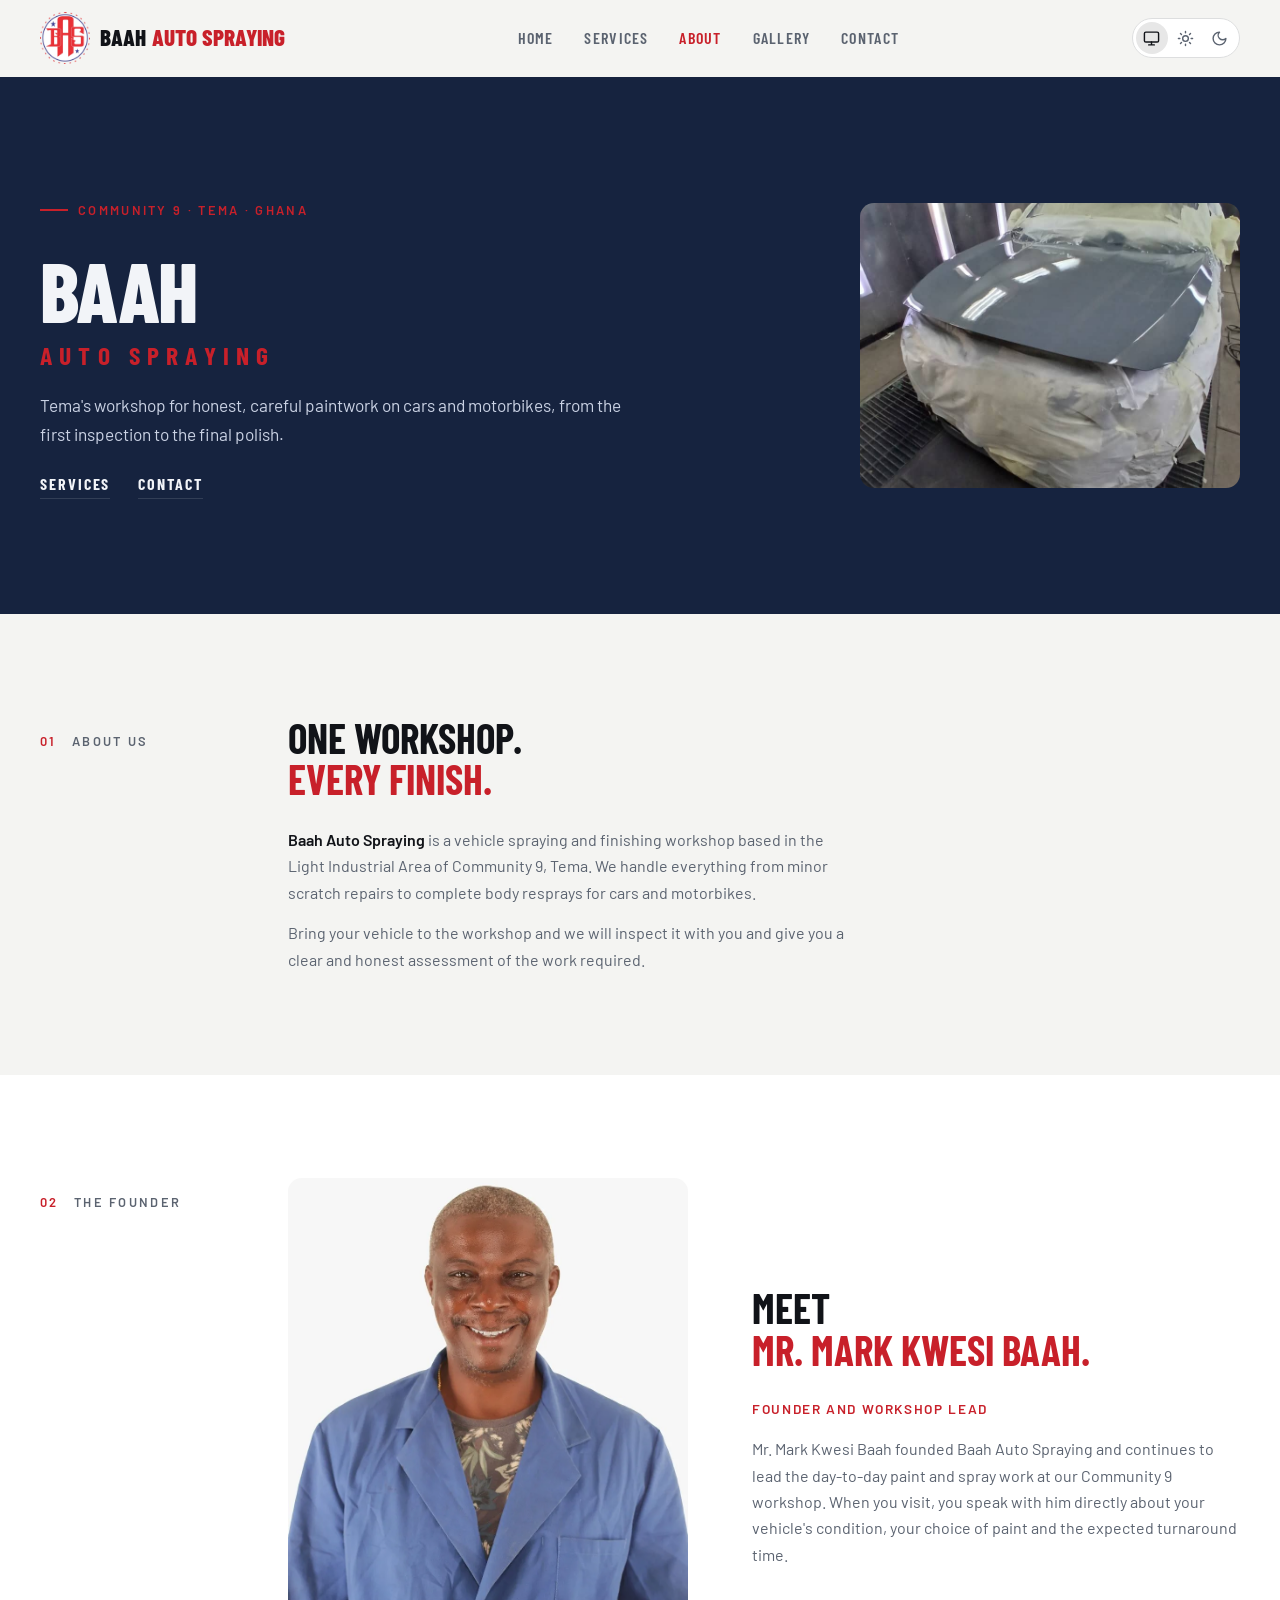
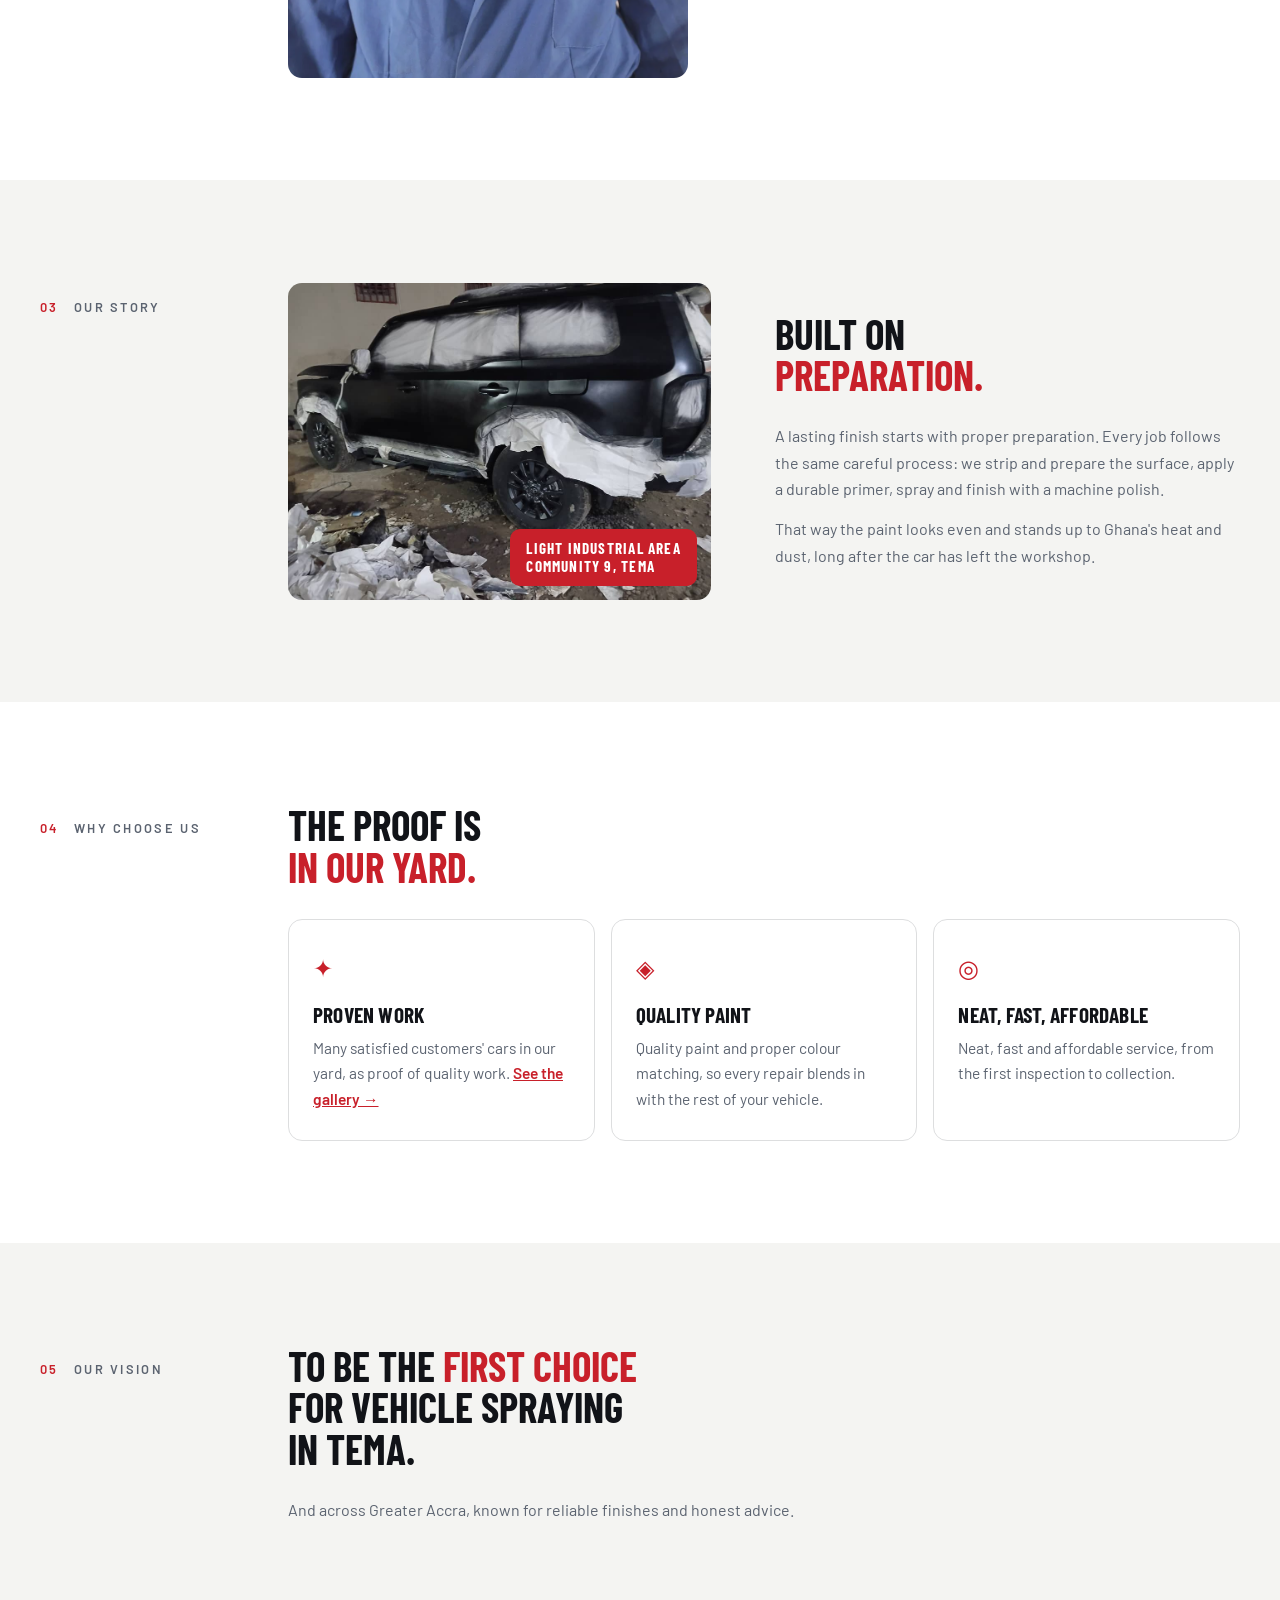
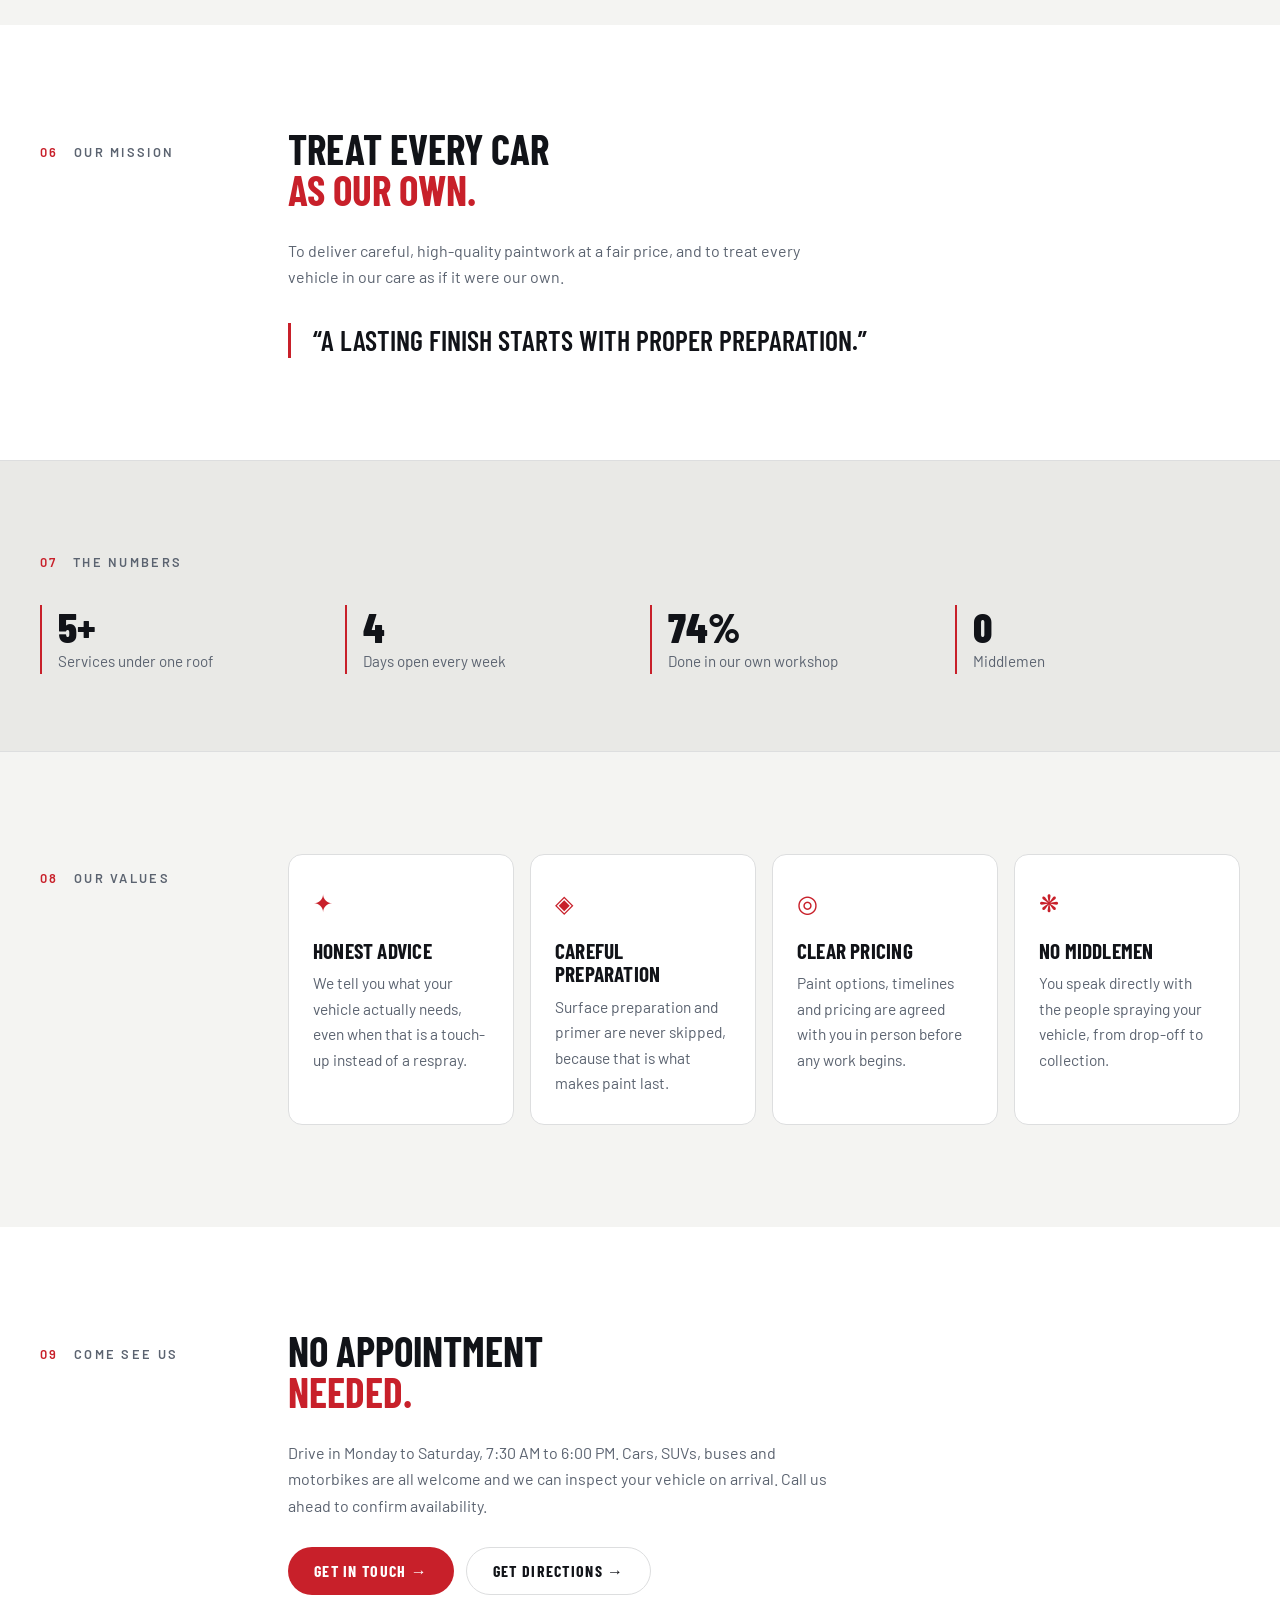
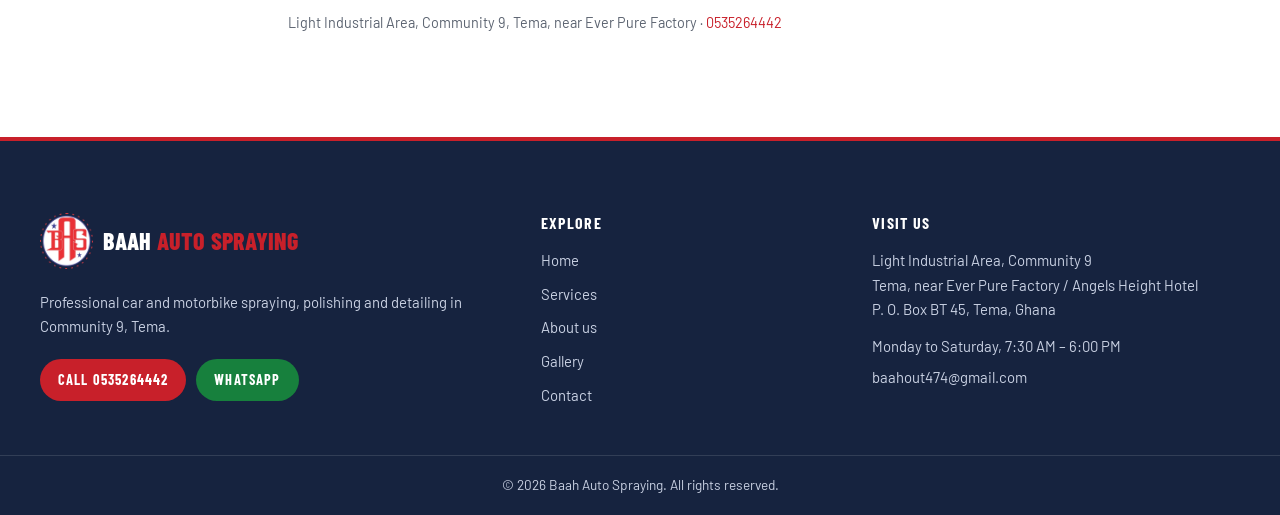
==== commit 8f344418: "Update about.html" ====
--- a/about.html
+++ b/about.html
@@ -73,8 +73,8 @@
         <div class="reveal">
           <h2 class="big">One workshop.<br><span>Every finish.</span></h2>
           <div class="prose">
-            <p><strong>Baah Auto Spraying</strong> is a vehicle spraying and finishing workshop based in the Light Industrial Area of Community 9, Tema. We handle everything from minor scratch repairs to complete body resprays, for cars and motorbikes alike.</p>
-            <p>Bring your vehicle to the workshop and we will inspect it with you and give you a clear, honest assessment of the work required.</p>
+            <p><strong>Baah Auto Spraying</strong> is a vehicle spraying and finishing workshop based in the Light Industrial Area of Community 9, Tema. We handle everything from minor scratch repairs to complete body resprays for cars and motorbikes.</p>
+            <p>Bring your vehicle to the workshop and we will inspect it with you and give you a clear and honest assessment of the work required.</p>
           </div>
         </div>
       </div>
@@ -107,7 +107,7 @@
           <div class="reveal">
             <h2 class="big">Built on<br><span>preparation.</span></h2>
             <div class="prose">
-              <p>A lasting finish starts with proper preparation. Every job follows the same careful process: we strip and prepare the surface, apply a durable primer, spray, and finish with a machine polish.</p>
+              <p>A lasting finish starts with proper preparation. Every job follows the same careful process: we strip and prepare the surface, apply a durable primer, spray and finish with a machine polish.</p>
               <p>That way the paint looks even and stands up to Ghana's heat and dust, long after the car has left the workshop.</p>
             </div>
           </div>
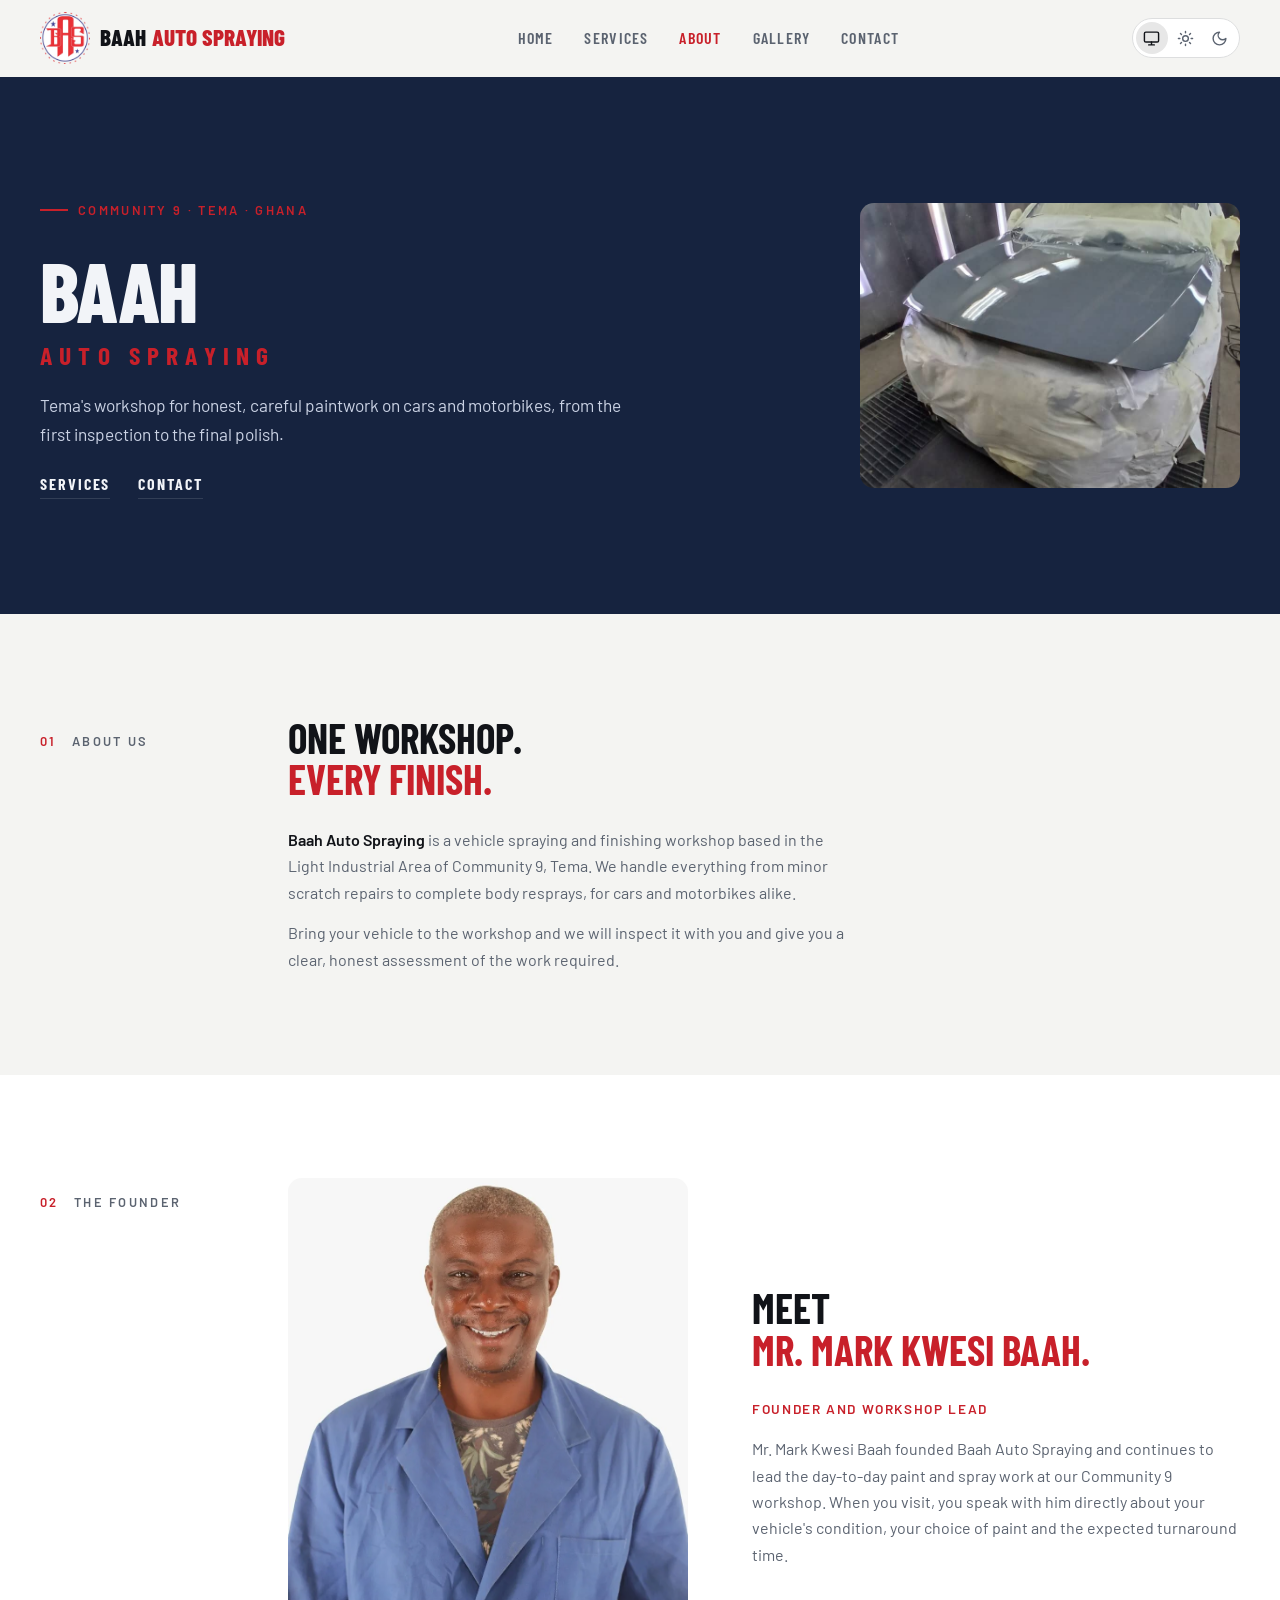
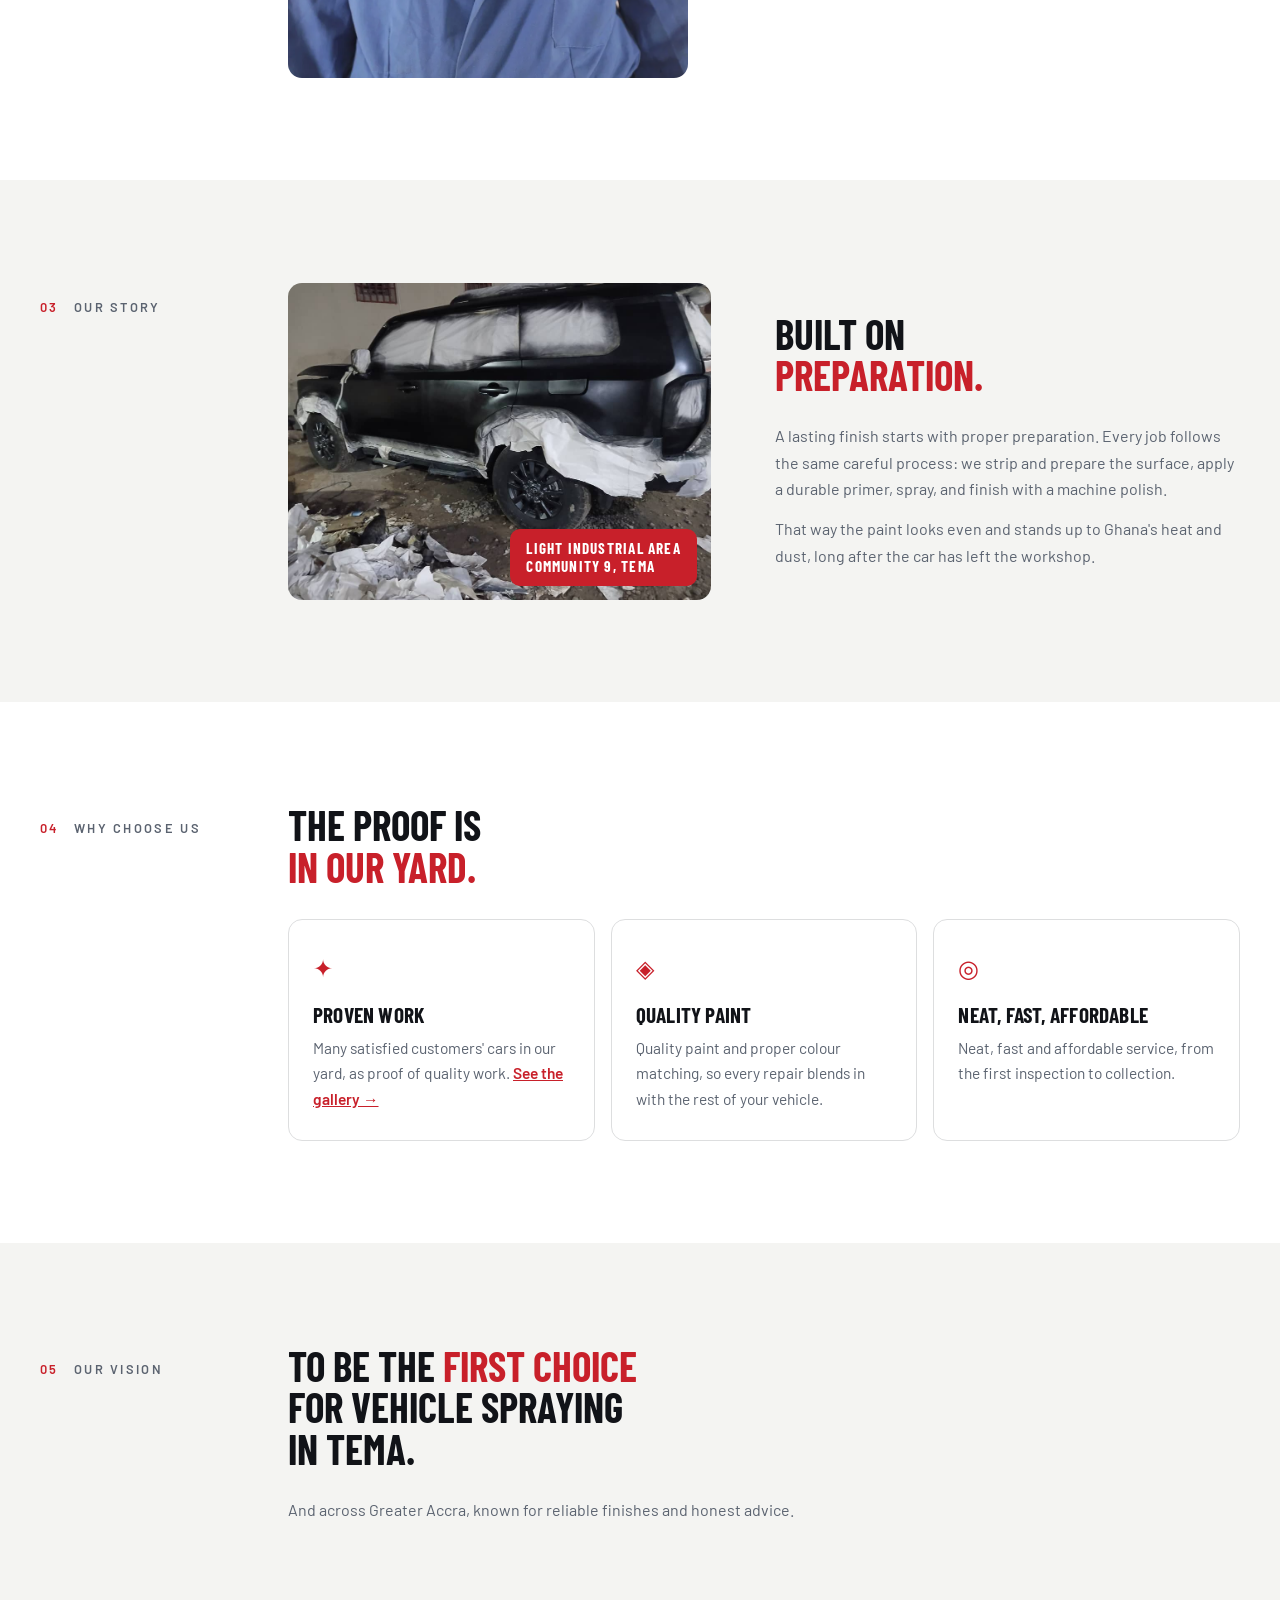
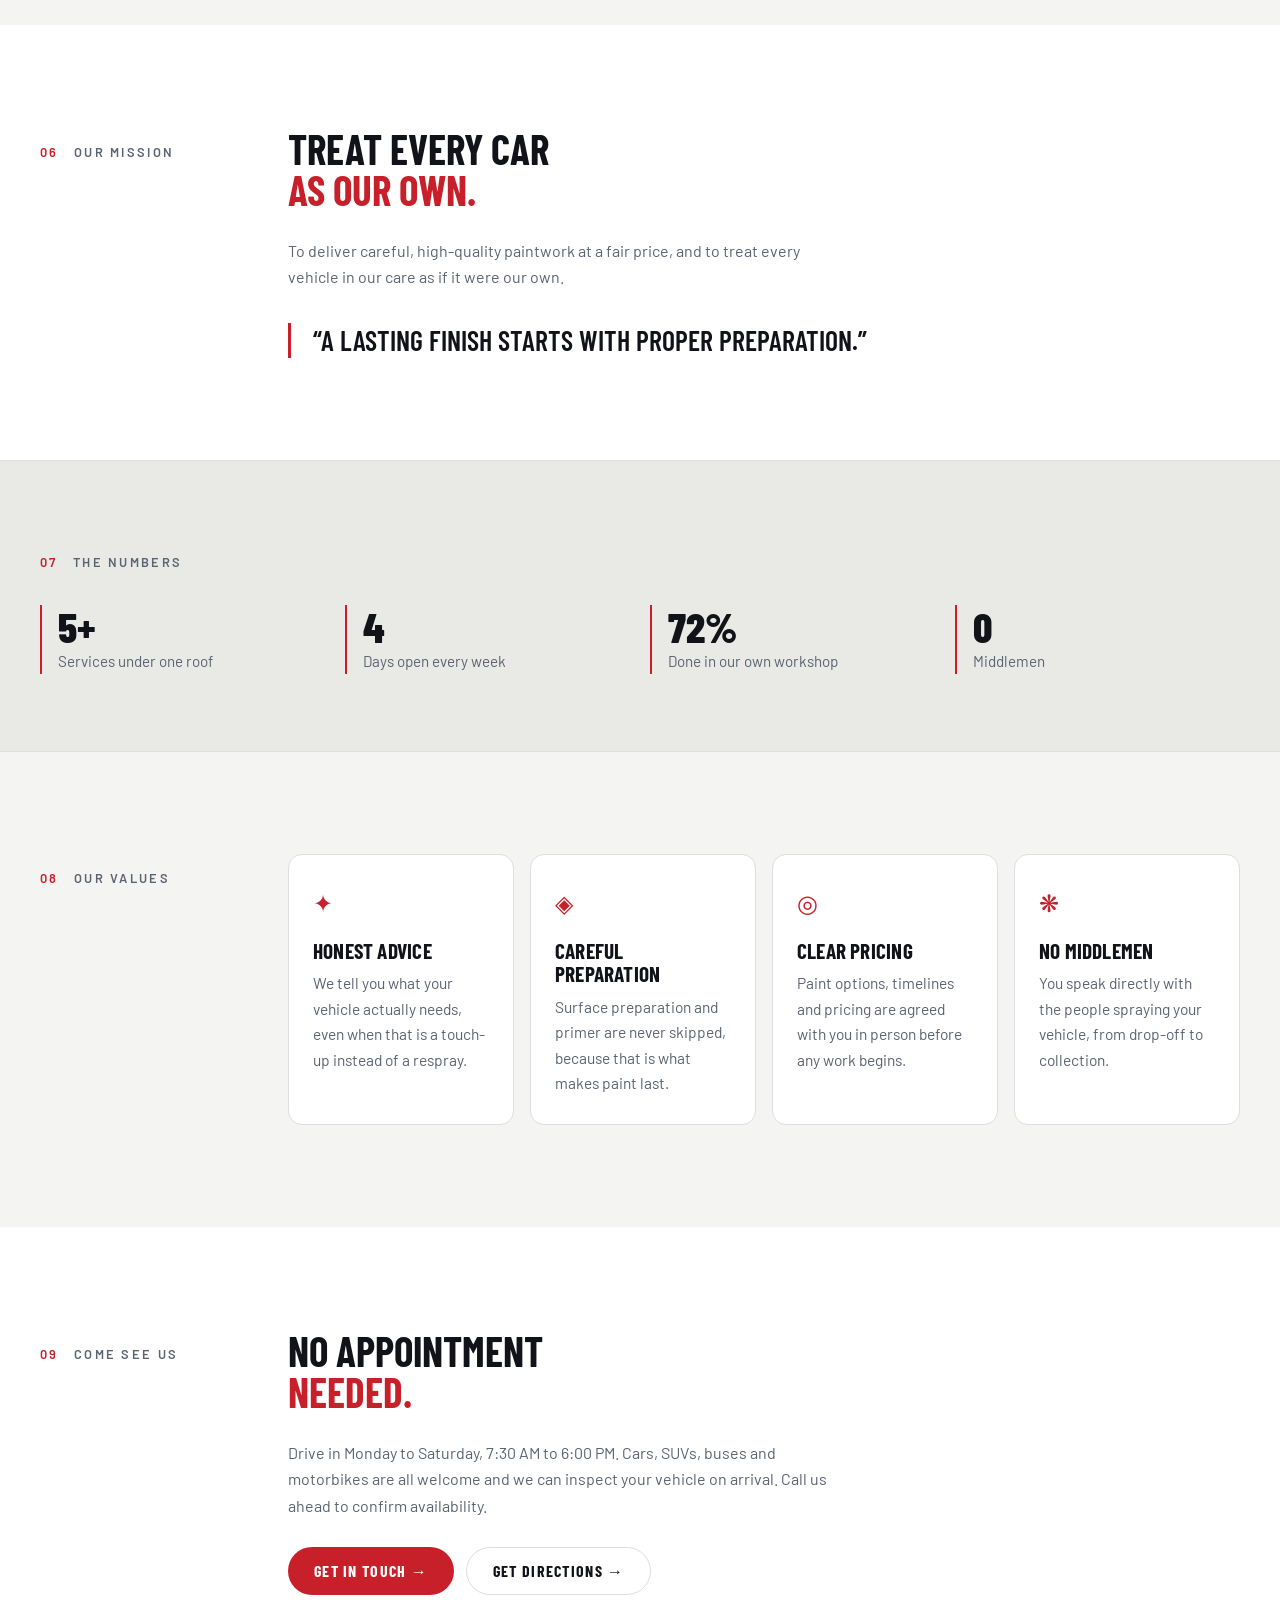
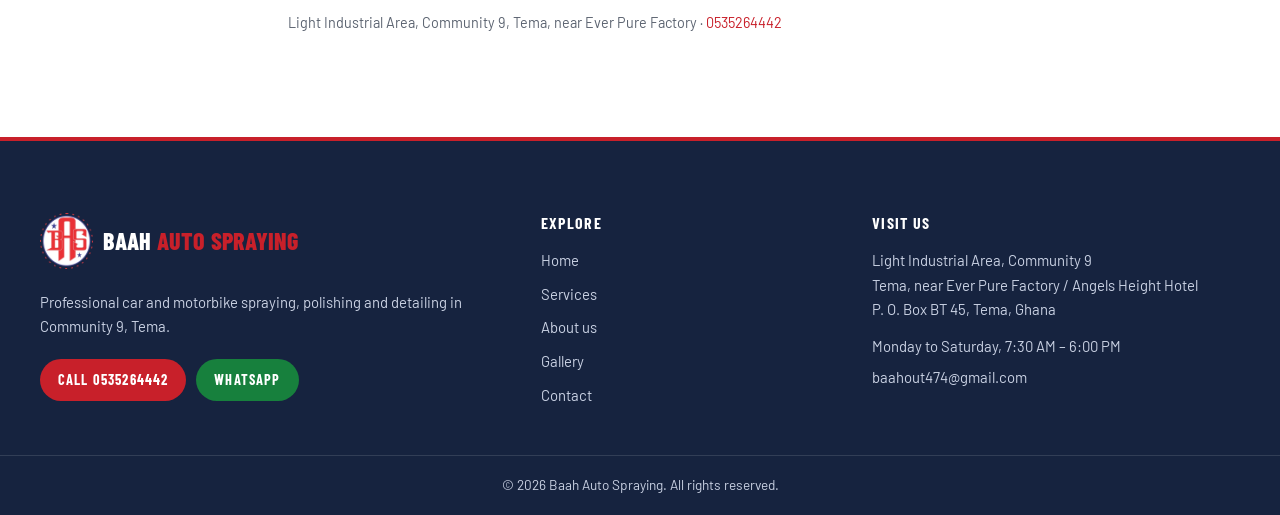
==== commit 12829fba: "Updates on the gallery with more cars" ====
--- a/about.html
+++ b/about.html
@@ -73,8 +73,8 @@
         <div class="reveal">
           <h2 class="big">One workshop.<br><span>Every finish.</span></h2>
           <div class="prose">
-            <p><strong>Baah Auto Spraying</strong> is a vehicle spraying and finishing workshop based in the Light Industrial Area of Community 9, Tema. We handle everything from minor scratch repairs to complete body resprays for cars and motorbikes.</p>
-            <p>Bring your vehicle to the workshop and we will inspect it with you and give you a clear and honest assessment of the work required.</p>
+            <p><strong>Baah Auto Spraying</strong> is a vehicle spraying and finishing workshop based in the Light Industrial Area of Community 9, Tema. We handle everything from minor scratch repairs to complete body resprays, for cars and motorbikes alike.</p>
+            <p>Bring your vehicle to the workshop and we will inspect it with you and give you a clear, honest assessment of the work required.</p>
           </div>
         </div>
       </div>
@@ -107,7 +107,7 @@
           <div class="reveal">
             <h2 class="big">Built on<br><span>preparation.</span></h2>
             <div class="prose">
-              <p>A lasting finish starts with proper preparation. Every job follows the same careful process: we strip and prepare the surface, apply a durable primer, spray and finish with a machine polish.</p>
+              <p>A lasting finish starts with proper preparation. Every job follows the same careful process: we strip and prepare the surface, apply a durable primer, spray, and finish with a machine polish.</p>
               <p>That way the paint looks even and stands up to Ghana's heat and dust, long after the car has left the workshop.</p>
             </div>
           </div>
